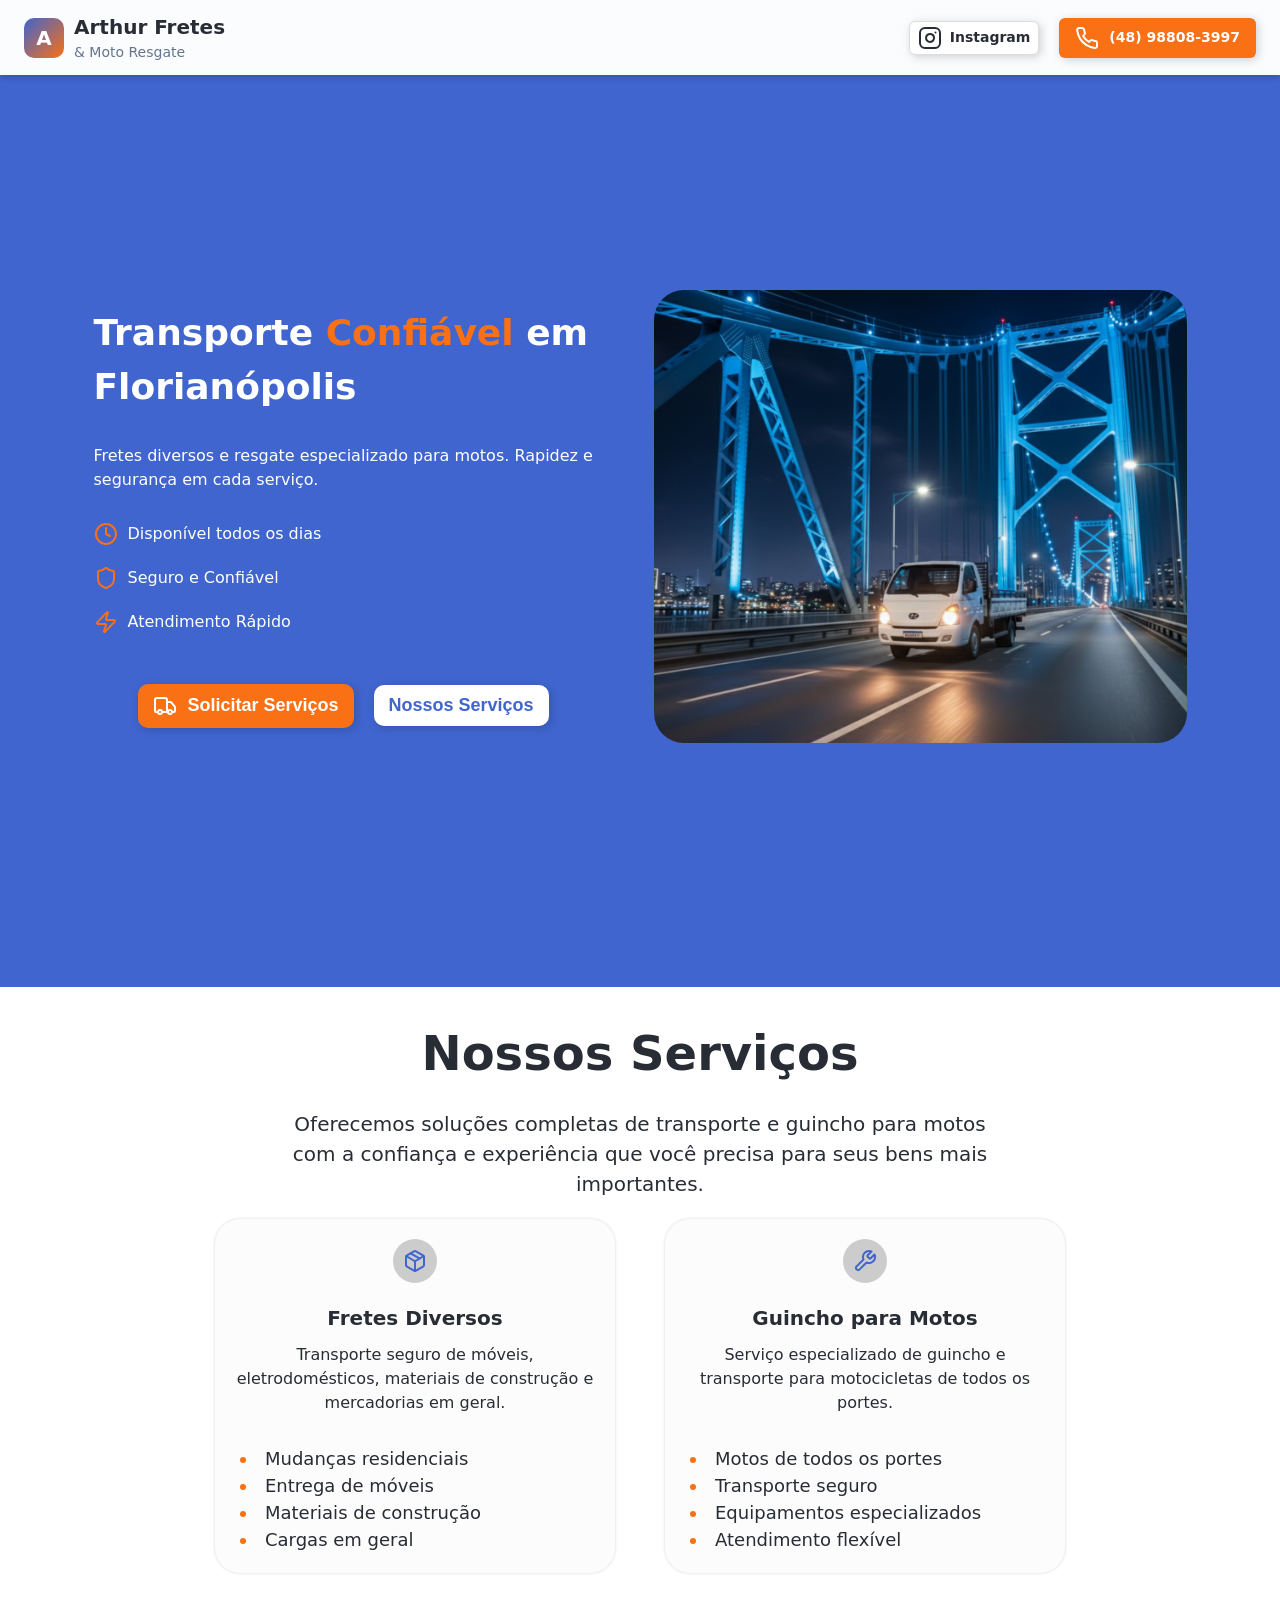
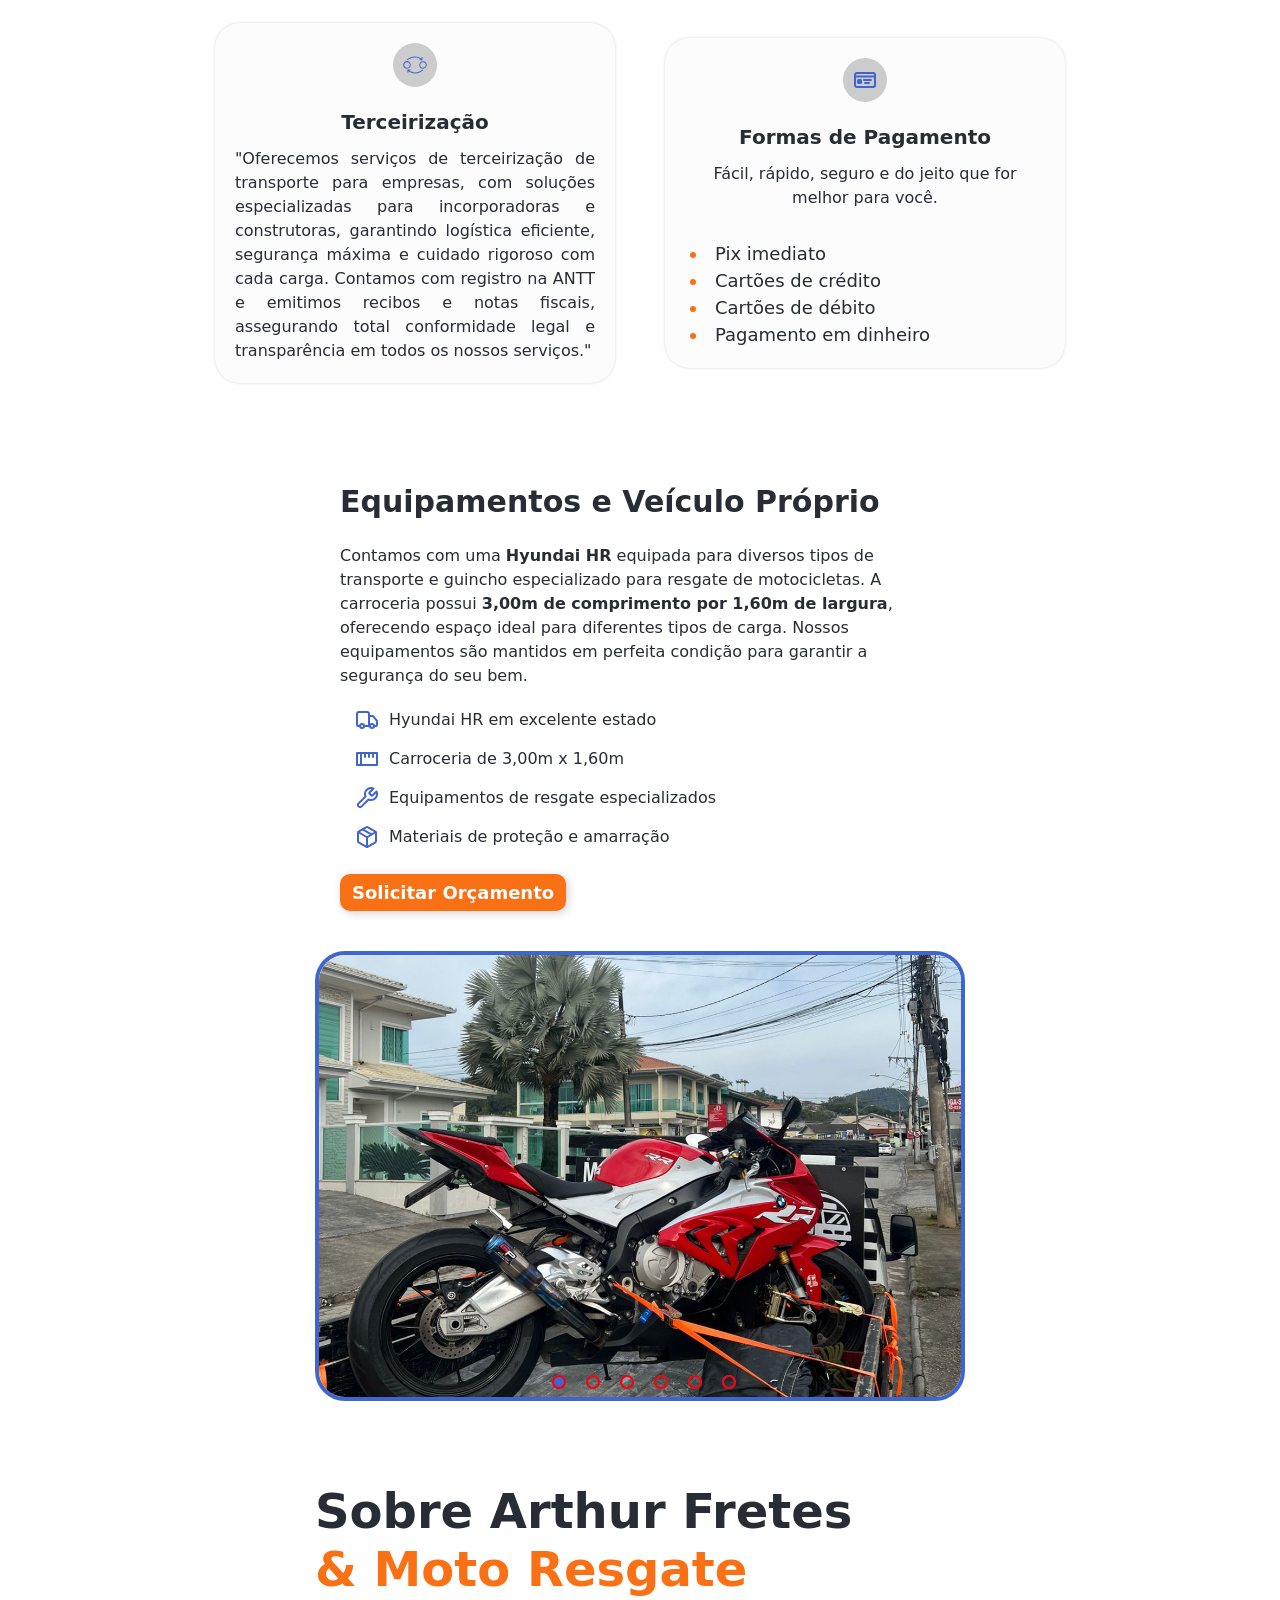
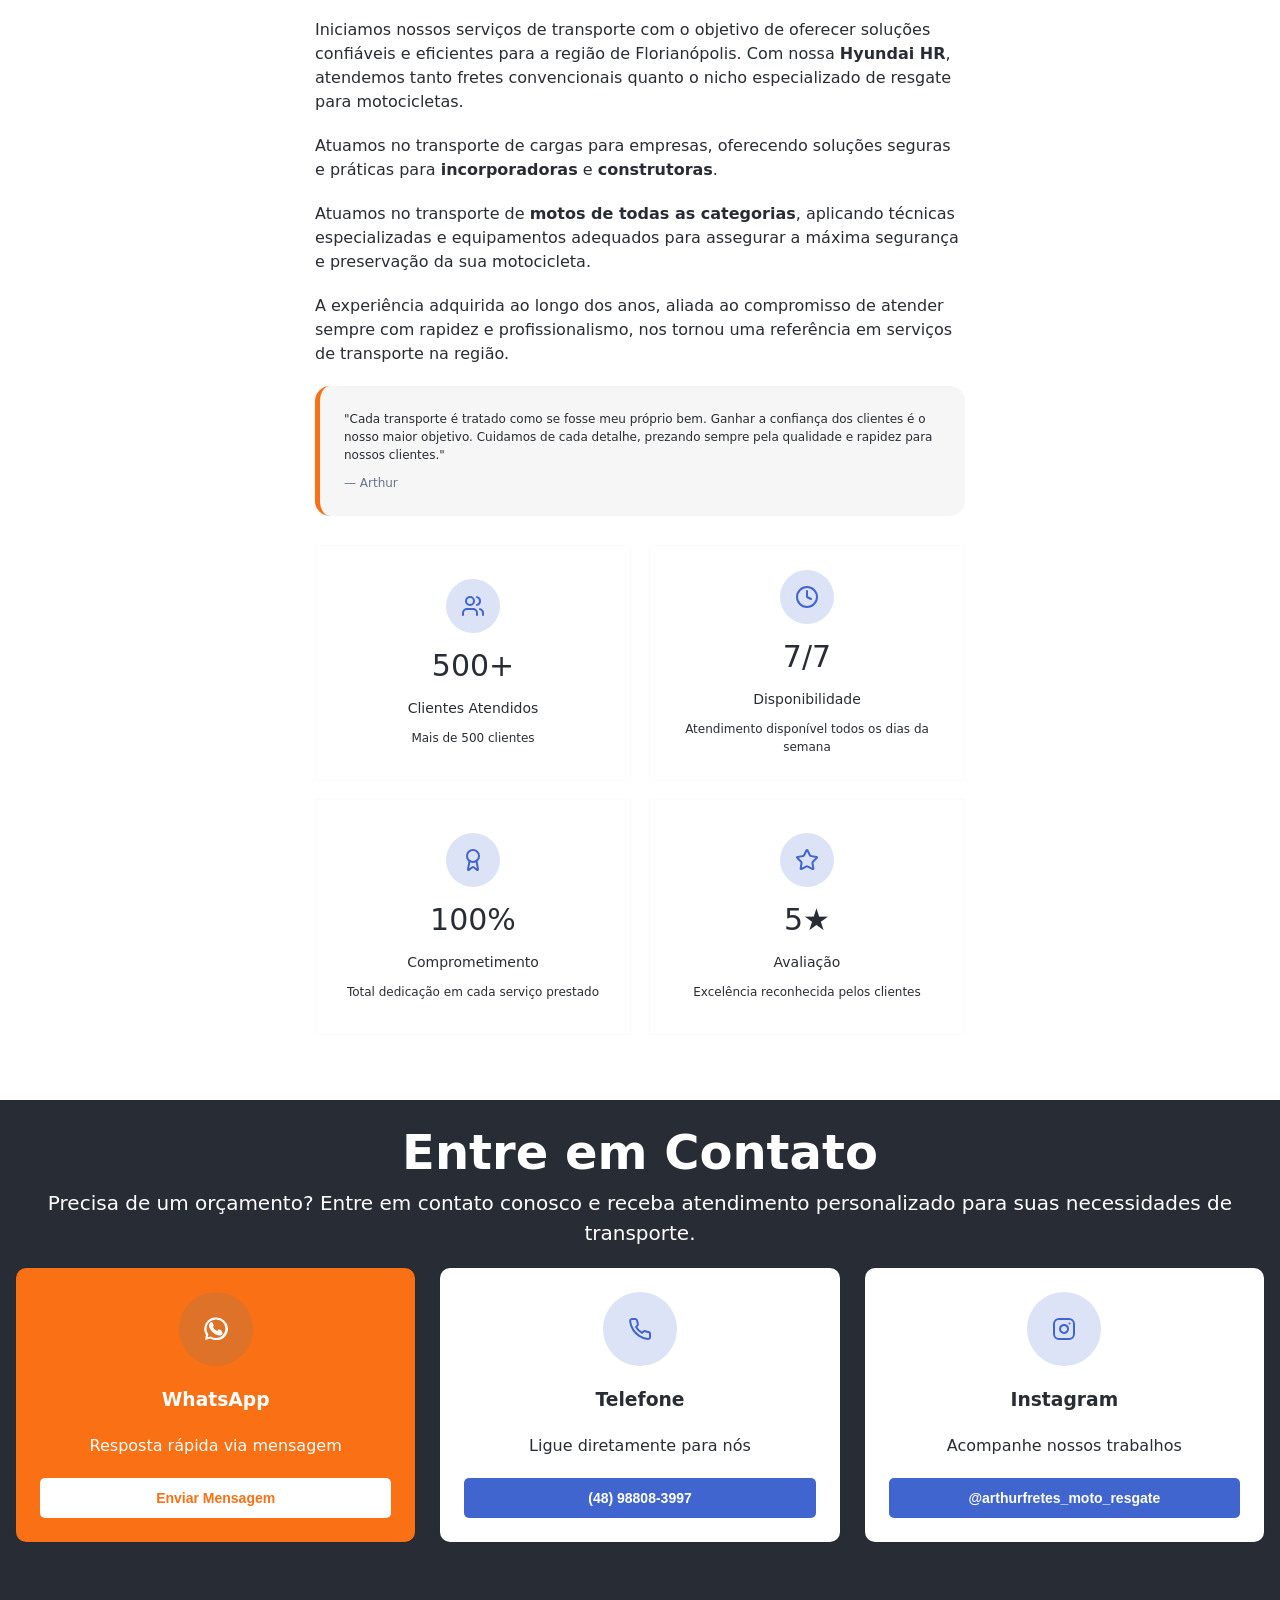
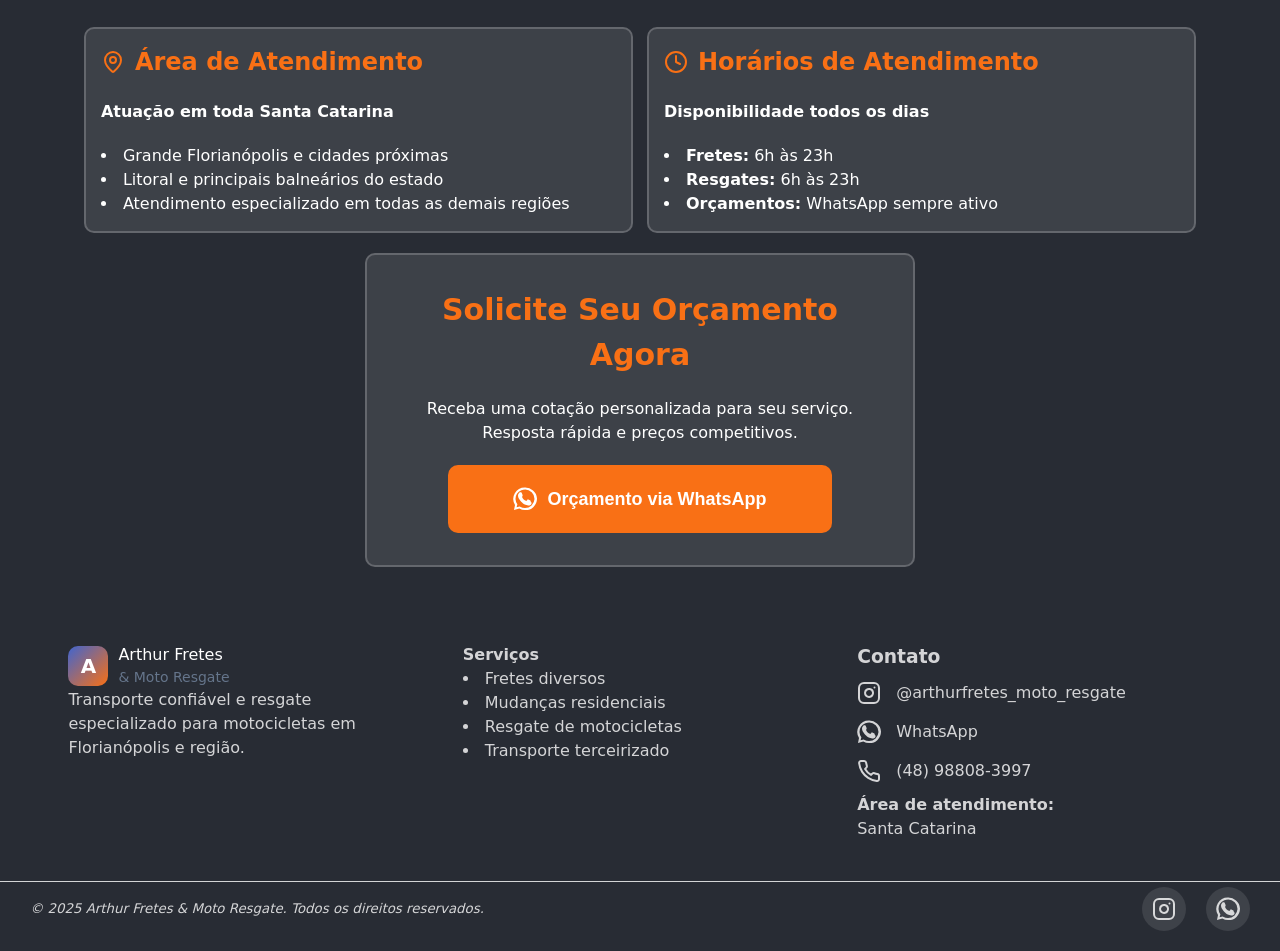
==== index.html @ f347add5 "Initial commit" ====
<!DOCTYPE html>
<html lang="pt-br">
<head>
    <meta charset="UTF-8">
    <meta name="viewport" content="width=device-width, initial-scale=1.0">
    <title>Arthur Fretes & Moto Resgate</title>
    <link rel="shortcut icon" href="img/logo-aba/svgviewer-png-output.png" type="image/x-icon">
    <link rel="stylesheet" href="style.css">
</head>
<body>

    <header id="menu">
        <div id="logo-txt">
            <div id="logo">A</div>
            <div id="txt">
                <div id="Name-principal">Arthur Fretes</div>
                <div id="Name-complemento">& Moto Resgate</div>
            </div>
        </div>
        <nav id="Alinhar-elementos-header-direito">
            <a id="a-button-instagram-header" href="https://www.instagram.com/arthurfretes_moto_resgate/" target="_blank" rel="Link Para Instagram da Arthur Fretes & Moto Resgate">
                <svg class="lucide lucide-instagram w-4 h-4 mr-2" fill="none" height="24" stroke="currentColor" stroke-linecap="round" stroke-linejoin="round" stroke-width="2" viewBox="0 0 24 24" width="24" xmlns="http://www.w3.org/2000/svg"><rect height="20" rx="5" ry="5" width="20" x="2" y="2"></rect><path d="M16 11.37A4 4 0 1 1 12.63 8 4 4 0 0 1 16 11.37z"></path><line x1="17.5" x2="17.51" y1="6.5" y2="6.5"></line></svg>
                <span>Instagram</span>
            </a>

            <a id="a-button-telefone-header" href="tel:+5548988083997" rel="Número para contato com Arthur Frestes & Moto Resgate 24h">
                <svg class="lucide lucide-phone w-4 h-4" fill="none" height="24" stroke="currentColor" stroke-linecap="round" stroke-linejoin="round" stroke-width="2" viewBox="0 0 24 24" width="24" xmlns="http://www.w3.org/2000/svg"><path d="M22 16.92v3a2 2 0 0 1-2.18 2 19.79 19.79 0 0 1-8.63-3.07 19.5 19.5 0 0 1-6-6 19.79 19.79 0 0 1-3.07-8.67A2 2 0 0 1 4.11 2h3a2 2 0 0 1 2 1.72 12.84 12.84 0 0 0 .7 2.81 2 2 0 0 1-.45 2.11L8.09 9.91a16 16 0 0 0 6 6l1.27-1.27a2 2 0 0 1 2.11-.45 12.84 12.84 0 0 0 2.81.7A2 2 0 0 1 22 16.92z"></path></svg>
                <span id="span-01-header">(48) 98808-3997</span><span id="span-02-header">Ligar</span>
            </a>
        </nav>
    </header>
    
    <main>
        <div id="pg1">
            <div id="alinhamento-1400px-conteudo-pg1">
                <div id="lado-esquerdo-pg1">
                    <h1 id="h1-01-pg1">Transporte <span id="span-01-pg1">Confiável</span> em Florianópolis</h1>
                    <p id="p-01-pg1">Fretes diversos e resgate especializado para motos. Rapidez e segurança em cada serviço.</p>
                    <section id="section-01-pg1">
                        <div id="div-01-pg1">
                            <svg class="svgs-pg1" xmlns="http://www.w3.org/2000/svg" width="24" height="24" viewBox="0 0 24 24" fill="none" stroke="currentColor" stroke-width="2" stroke-linecap="round" stroke-linejoin="round" class="lucide lucide-clock w-6 h-6 text-logistics-orange" data-lov-id="src/components/Hero.tsx:33:16" data-lov-name="Clock" data-component-path="src/components/Hero.tsx" data-component-line="33" data-component-file="Hero.tsx" data-component-name="Clock" data-component-content="%7B%22className%22%3A%22w-6%20h-6%20text-logistics-orange%22%7D"><circle cx="12" cy="12" r="10"></circle><polyline points="12 6 12 12 16 14"></polyline></svg>
                            <p>Disponível todos os dias</p>
                        </div>
                        <div id="div-02-pg1">
                            <svg class="svgs-pg1" xmlns="http://www.w3.org/2000/svg" width="24" height="24" viewBox="0 0 24 24" fill="none" stroke="currentColor" stroke-width="2" stroke-linecap="round" stroke-linejoin="round" class="lucide lucide-shield w-6 h-6 text-logistics-orange" data-lov-id="src/components/Hero.tsx:37:16" data-lov-name="Shield" data-component-path="src/components/Hero.tsx" data-component-line="37" data-component-file="Hero.tsx" data-component-name="Shield" data-component-content="%7B%22className%22%3A%22w-6%20h-6%20text-logistics-orange%22%7D"><path d="M20 13c0 5-3.5 7.5-7.66 8.95a1 1 0 0 1-.67-.01C7.5 20.5 4 18 4 13V6a1 1 0 0 1 1-1c2 0 4.5-1.2 6.24-2.72a1.17 1.17 0 0 1 1.52 0C14.51 3.81 17 5 19 5a1 1 0 0 1 1 1z"></path></svg>
                            <p>Seguro e Confiável</p>
                        </div>
                        <div id="div-03-pg1">
                            <svg class="svgs-pg1" xmlns="http://www.w3.org/2000/svg" width="24" height="24" viewBox="0 0 24 24" fill="none" stroke="currentColor" stroke-width="2" stroke-linecap="round" stroke-linejoin="round" class="lucide lucide-zap w-6 h-6 text-logistics-orange" data-lov-id="src/components/Hero.tsx:41:16" data-lov-name="Zap" data-component-path="src/components/Hero.tsx" data-component-line="41" data-component-file="Hero.tsx" data-component-name="Zap" data-component-content="%7B%22className%22%3A%22w-6%20h-6%20text-logistics-orange%22%7D"><path d="M4 14a1 1 0 0 1-.78-1.63l9.9-10.2a.5.5 0 0 1 .86.46l-1.92 6.02A1 1 0 0 0 13 10h7a1 1 0 0 1 .78 1.63l-9.9 10.2a.5.5 0 0 1-.86-.46l1.92-6.02A1 1 0 0 0 11 14z"></path></svg>
                            <p>Atendimento Rápido</p>
                        </div>
                    </section>
                    <div id="buttons-pg1">
                        <a class="a-pg1" href="https://api.whatsapp.com/send?phone=5548988083997&text=Ol%C3%A1%2C+gostaria+de+mais+informa%C3%A7%C3%B5es+sobre+os+servi%C3%A7os." target="_blank" rel="noopener noreferrer"><button id="button-telefone-pg1"><svg xmlns="http://www.w3.org/2000/svg" width="24" height="24" viewBox="0 0 24 24" fill="none" stroke="currentColor" stroke-width="2" stroke-linecap="round" stroke-linejoin="round" class="lucide lucide-truck w-5 h-5 mr-2" data-lov-id="src/components/Hero.tsx:52:16" data-lov-name="Truck" data-component-path="src/components/Hero.tsx" data-component-line="52" data-component-file="Hero.tsx" data-component-name="Truck" data-component-content="%7B%22className%22%3A%22w-5%20h-5%20mr-2%22%7D"><path d="M14 18V6a2 2 0 0 0-2-2H4a2 2 0 0 0-2 2v11a1 1 0 0 0 1 1h2"></path><path d="M15 18H9"></path><path d="M19 18h2a1 1 0 0 0 1-1v-3.65a1 1 0 0 0-.22-.624l-3.48-4.35A1 1 0 0 0 17.52 8H14"></path><circle cx="17" cy="18" r="2"></circle><circle cx="7" cy="18" r="2"></circle></svg>Solicitar Serviços</button></a>

                        <a class="a-pg1" href="#pg2"><button id="button-servicos-pg1">Nossos Serviços</button></a>
                    </div>
                </div>
                <img id="img-01-pg1" src="img/assets/Hyundai HR-02.png"  alt="Hyundai HR para fretes e transporte como moto resgate ou guincho">
            </div>
        </div>

        <div id="pg2">
            <div id="alinhamento-1400px-conteudo-pg2">
                <h2 id="h2-pg2">Nossos Serviços</h2>
                <p id="p-pg2">Oferecemos soluções completas de transporte e guincho para motos com a confiança e experiência que você precisa para seus bens mais importantes.</p>
                <div id="leyout-serviços">
                    <div>
                        <div class="modelo-leyout-servilços">
                            <div class="alinha-svgs-pg2"><div class="circolo-das-svgs-pg2"><svg xmlns="http://www.w3.org/2000/svg" width="24" height="24" viewBox="0 0 24 24" fill="none" stroke="currentColor" stroke-width="2" stroke-linecap="round" stroke-linejoin="round" class="lucide lucide-package w-8 h-8" data-lov-id="src/components/Services.tsx:14:12" data-lov-name="Package" data-component-path="src/components/Services.tsx" data-component-line="14" data-component-file="Services.tsx" data-component-name="Package" data-component-content="%7B%22className%22%3A%22w-8%20h-8%22%7D"><path d="M11 21.73a2 2 0 0 0 2 0l7-4A2 2 0 0 0 21 16V8a2 2 0 0 0-1-1.73l-7-4a2 2 0 0 0-2 0l-7 4A2 2 0 0 0 3 8v8a2 2 0 0 0 1 1.73z"></path><path d="M12 22V12"></path><path d="m3.3 7 7.703 4.734a2 2 0 0 0 1.994 0L20.7 7"></path><path d="m7.5 4.27 9 5.15"></path></svg></div></div>
                            <div class="leyout-serviços-template-txt">
                                <h3>Fretes Diversos</h3>
                                <p>Transporte seguro de móveis, eletrodomésticos, materiais de construção e mercadorias em geral.</p>
                            </div>
                            <ul class="ul-pg2">
                                <li>Mudanças residenciais</li>
                                <li>Entrega de móveis</li>
                                <li>Materiais de construção</li>
                                <li>Cargas em geral</li>
                            </ul>
                        </div>
                        <div class="modelo-leyout-servilços">
                            <div class="alinha-svgs-pg2"><div class="circolo-das-svgs-pg2"><svg xmlns="http://www.w3.org/2000/svg" width="24" height="24" viewBox="0 0 24 24" fill="none" stroke="currentColor" stroke-width="2" stroke-linecap="round" stroke-linejoin="round" class="lucide lucide-wrench w-8 h-8" data-lov-id="src/components/Services.tsx:20:12" data-lov-name="Wrench" data-component-path="src/components/Services.tsx" data-component-line="20" data-component-file="Services.tsx" data-component-name="Wrench" data-component-content="%7B%22className%22%3A%22w-8%20h-8%22%7D"><path d="M14.7 6.3a1 1 0 0 0 0 1.4l1.6 1.6a1 1 0 0 0 1.4 0l3.77-3.77a6 6 0 0 1-7.94 7.94l-6.91 6.91a2.12 2.12 0 0 1-3-3l6.91-6.91a6 6 0 0 1 7.94-7.94l-3.76 3.76z"></path></svg></div></div>
                            <div class="leyout-serviços-template-txt">
                                <h3>Guincho para Motos</h3>
                                <p>Serviço especializado de guincho e transporte para motocicletas de todos os portes.</p>
                            </div>
                            <ul class="ul-pg2">
                                <li>Motos de todos os portes</li>
                                <li>Transporte seguro</li>
                                <li>Equipamentos especializados</li>
                                <li>Atendimento flexível</li>
                            </ul>
                        </div>
                    </div>
                    <div>
                        <div id="div-templeat-folder-pg2" class="modelo-leyout-servilços">
                            <div class="alinha-svgs-pg2">
                                <div class="circolo-das-svgs-pg2"><svg fill="currentColor" width="24px" height="24px" viewBox="0 0 1024 1024" xmlns="http://www.w3.org/2000/svg"><path d="M814.933 712.533c-85.333 72.533-192 115.2-302.933 115.2-93.867 0-179.2-25.6-256-76.8h42.667c12.8 0 21.333-8.533 21.333-21.333s-8.533-21.333-21.333-21.333h-89.6c-12.8 0-21.333 8.533-21.333 21.333v89.6c0 12.8 8.533 21.333 21.333 21.333S230.4 832 230.4 819.2v-38.4c85.333 59.733 179.2 89.6 285.867 89.6 119.467 0 238.933-42.667 328.533-123.733 8.533-8.533 8.533-21.333 0-29.867s-21.333-12.8-29.867-4.267zm187.734-268.8c-17.067-38.4-46.933-68.267-81.067-81.067-64-25.6-132.267-12.8-179.2 34.133s-59.733 115.2-34.133 179.2c17.067 38.4 46.933 68.267 81.067 81.067 21.333 8.533 42.667 12.8 64 12.8 42.667 0 85.333-17.067 115.2-46.933 42.667-46.933 59.733-115.2 34.133-179.2zM934.4 593.067c-34.133 34.133-85.333 42.667-132.267 25.6-25.6-12.8-46.933-34.133-59.733-59.733-17.067-46.933-8.533-98.133 25.6-132.267 21.333-21.333 51.2-34.133 85.333-34.133 17.067 0 34.133 4.267 51.2 8.533 25.6 12.8 46.933 34.133 59.733 59.733 17.067 46.933 8.533 98.133-29.867 132.267zM320 443.733c-17.067-38.4-46.933-68.267-85.333-85.333-64-25.6-132.267-8.533-179.2 38.4S-4.266 512 21.334 576c17.067 38.4 46.933 68.267 81.067 81.067 21.333 8.533 42.667 12.8 64 12.8 42.667 0 81.067-17.067 115.2-46.933 51.2-46.933 64-115.2 38.4-179.2zM119.467 618.667c-25.6-12.8-46.933-34.133-59.733-59.733-17.067-46.933-8.533-98.133 25.6-132.267 21.333-21.333 51.2-34.133 85.333-34.133 17.067 0 34.133 4.267 51.2 8.533 25.6 12.8 46.933 34.133 59.733 59.733 17.067 46.933 8.533 98.133-25.6 132.267s-85.333 42.667-136.533 25.6zM187.733 307.2c4.267 0 8.533 0 12.8-4.267 85.333-72.533 192-115.2 302.933-115.2 93.867 0 179.2 25.6 256 76.8h-38.4c-12.8 0-21.333 8.533-21.333 21.333s8.533 21.333 21.333 21.333h89.6c12.8 0 21.333-8.533 21.333-21.333v-89.6c0-12.8-8.533-21.333-21.333-21.333s-21.333 8.533-21.333 21.333v38.4c-85.333-59.733-179.2-89.6-285.867-89.6-119.467 0-238.933 42.667-328.533 123.733-8.533 8.533-8.533 21.333 0 29.867 4.267 8.533 8.533 8.533 12.8 8.533z"/></svg></div>
                            </div>
                            <div class="leyout-serviços-template-txt">
                                <h3>Terceirização</h3>
                                <p>"Oferecemos serviços de terceirização de transporte para empresas, com soluções especializadas para incorporadoras e construtoras, garantindo logística eficiente, segurança máxima e cuidado rigoroso com cada carga. Contamos com registro na ANTT e emitimos recibos e notas fiscais, assegurando total conformidade legal e transparência em todos os nossos serviços."</p>
                            </div>
                        </div>
                        <div class="modelo-leyout-servilços">
                            <div class="alinha-svgs-pg2">
                                <div class="circolo-das-svgs-pg2">
                                    <svg xmlns="http://www.w3.org/2000/svg" width="24" height="24"
                                        viewBox="0 0 24 24" fill="none" stroke="currentColor"
                                        stroke-width="2" stroke-linecap="round" stroke-linejoin="round"
                                        class="lucide lucide-credit-card-detailed w-8 h-8">
                                        <rect x="2" y="5" width="20" height="14" rx="2"></rect>
                                        <line x1="2" y1="8.5" x2="22" y2="8.5"></line>
                                        <rect x="5" y="12" width="3" height="3" rx="0.5"></rect>
                                        <line x1="7" y1="12" x2="6" y2="15"></line>
                                        <line x1="11" y1="12" x2="18" y2="12"></line>
                                        <line x1="12" y1="15" x2="16" y2="15"></line>
                                    </svg>
                                </div>
                            </div>
                            <div class="leyout-serviços-template-txt">
                                <h3>Formas de Pagamento</h3>
                                <p>Fácil, rápido, seguro e do jeito que for melhor para você.</p>
                            </div>
                            <ul class="ul-pg2">
                                <li>Pix imediato</li>
                                <li>Cartões de crédito</li>
                                <li>Cartões de débito</li>
                                <li>Pagamento em dinheiro</li>
                            </ul>
                        </div>
                    </div>
                </div>
            </div>
        </div>

        <div id="pg3">
            <div id="alinhamento-1400px-conteudo-pg3">
                <section id="section-pg3">
                    <h3 id="h3-01-pg3">Equipamentos e Veículo Próprio</h3>
                    <p id="p-01-pg3">Contamos com uma <strong>Hyundai HR</strong> equipada para diversos tipos de transporte e guincho especializado para resgate de motocicletas. A carroceria possui <strong>3,00m de comprimento por 1,60m de largura</strong>, oferecendo espaço ideal para diferentes tipos de carga. Nossos equipamentos são mantidos em perfeita condição para garantir a segurança do seu bem.</p>
                    <ul id="ul-01-pg3">
                        <li>
                            <svg class="svgs-pg3" xmlns="http://www.w3.org/2000/svg" width="24" height="24" viewBox="0 0 24 24" fill="none" stroke="currentColor" stroke-width="2" stroke-linecap="round" stroke-linejoin="round" class="lucide lucide-truck w-5 h-5 text-logistics-blue mr-3" data-lov-id="src/components/Services.tsx:84:16" data-lov-name="Truck" data-component-path="src/components/Services.tsx" data-component-line="84" data-component-file="Services.tsx" data-component-name="Truck" data-component-content="%7B%22className%22%3A%22w-5%20h-5%20text-logistics-blue%20mr-3%22%7D"><path d="M14 18V6a2 2 0 0 0-2-2H4a2 2 0 0 0-2 2v11a1 1 0 0 0 1 1h2"></path><path d="M15 18H9"></path><path d="M19 18h2a1 1 0 0 0 1-1v-3.65a1 1 0 0 0-.22-.624l-3.48-4.35A1 1 0 0 0 17.52 8H14"></path><circle cx="17" cy="18" r="2"></circle><circle cx="7" cy="18" r="2"></circle></svg>
                            Hyundai HR em excelente estado
                        </li>
                        <li>
                            <svg class="svgs-pg3" xmlns="http://www.w3.org/2000/svg" width="24" height="24" viewBox="0 0 24 24" fill="none" stroke="currentColor" stroke-width="2" stroke-linecap="round" stroke-linejoin="round"><path d="M2 6h20v12H2z"></path><path d="M6 6v12"></path><path d="M10 6v4"></path><path d="M14 6v4"></path><path d="M18 6v4"></path>
                            </svg>
                            Carroceria de 3,00m x 1,60m
                        </li>
                        <li>
                            <svg class="svgs-pg3" xmlns="http://www.w3.org/2000/svg" width="24" height="24" viewBox="0 0 24 24" fill="none" stroke="currentColor" stroke-width="2" stroke-linecap="round" stroke-linejoin="round" class="lucide lucide-wrench w-5 h-5 text-logistics-blue mr-3" data-lov-id="src/components/Services.tsx:88:16" data-lov-name="Wrench" data-component-path="src/components/Services.tsx" data-component-line="88" data-component-file="Services.tsx" data-component-name="Wrench" data-component-content="%7B%22className%22%3A%22w-5%20h-5%20text-logistics-blue%20mr-3%22%7D"><path d="M14.7 6.3a1 1 0 0 0 0 1.4l1.6 1.6a1 1 0 0 0 1.4 0l3.77-3.77a6 6 0 0 1-7.94 7.94l-6.91 6.91a2.12 2.12 0 0 1-3-3l6.91-6.91a6 6 0 0 1 7.94-7.94l-3.76 3.76z"></path></svg>
                            Equipamentos de resgate especializados
                        </li>
                        <li>
                            <svg class="svgs-pg3" xmlns="http://www.w3.org/2000/svg" width="24" height="24" viewBox="0 0 24 24" fill="none" stroke="currentColor" stroke-width="2" stroke-linecap="round" stroke-linejoin="round" class="lucide lucide-package w-5 h-5 text-logistics-blue mr-3" data-lov-id="src/components/Services.tsx:92:16" data-lov-name="Package" data-component-path="src/components/Services.tsx" data-component-line="92" data-component-file="Services.tsx" data-component-name="Package" data-component-content="%7B%22className%22%3A%22w-5%20h-5%20text-logistics-blue%20mr-3%22%7D"><path d="M11 21.73a2 2 0 0 0 2 0l7-4A2 2 0 0 0 21 16V8a2 2 0 0 0-1-1.73l-7-4a2 2 0 0 0-2 0l-7 4A2 2 0 0 0 3 8v8a2 2 0 0 0 1 1.73z"></path><path d="M12 22V12"></path><path d="m3.3 7 7.703 4.734a2 2 0 0 0 1.994 0L20.7 7"></path><path d="m7.5 4.27 9 5.15"></path></svg>
                            Materiais de proteção e amarração
                        </li>
                    </ul>
                    <a href="https://api.whatsapp.com/send?phone=5548988083997&text=Ol%C3%A1%2C+gostaria+de+mais+informa%C3%A7%C3%B5es+sobre+os+servi%C3%A7os." target="_blank" rel="noopener noreferrer"><button id="button-pg3" >Solicitar Orçamento</button></a>
                </section>
                <!--
                <div id="div-posicion-imgs-pg3">
                    <div id="leyout-imgs-pg3">
                        <img src="*img/assets/moto-02-teste.jpeg" alt="Caixotes transportados">
                        <div id="div-posicion-imgs-02-pg3">
                            <img src="*img/assets/" alt="Caminhão HR">
                            <div id="repete-config-imgs-pg3">
                                <img src="*img/assets/equipamento-hr.jpg" alt="Equipamentos">
                                <img src="*img/assets/fretes-hr.jpeg" alt="Fretes diversos">
                            </div>
                        </div>
                    </div>
                </div>
                -->
                <div class="carrousel">
                    <div class="slides">
                        <!--Rádio Buttons-->
                        <input type="radio" name="radio-btn" id="radio1">
                        <input type="radio" name="radio-btn" id="radio2">
                        <input type="radio" name="radio-btn" id="radio3">
                        <input type="radio" name="radio-btn" id="radio4">
                        <input type="radio" name="radio-btn" id="radio5">
                        <input type="radio" name="radio-btn" id="radio6">
                        <!-- FIM Rádio Buttons-->

                        <!--Slide images-->
                        <div class="slide first"><img src="img/assets/carrousel/img-01.jpeg" alt=""></div>
                        <div class="slide"><img src="img/assets/carrousel/img-02.jpeg" alt=""></div>
                        <div class="slide"><img src="img/assets/TESTANDO-CARROSEL-3.png" alt=""></div>
                        <div class="slide"><img src="img/assets/TESTANDO-CARROSEL-4.png" alt=""></div>
                        <div class="slide"><img src="img/assets/TESTANDO-CARROSEL-4.png" alt=""></div>
                        <div class="slide"><img src="img/assets/TESTANDO-CARROSEL-4.png" alt=""></div>

                        <!--Navigation auto-->
                        <div class="navigation-auto">
                            <div class="auto-btn1"></div> 
                            <div class="auto-btn2"></div>
                            <div class="auto-btn3"></div>
                            <div class="auto-btn4"></div>
                            <div class="auto-btn5"></div>
                            <div class="auto-btn6"></div>
                        </div>
                    </div>
                    <div class="manual-navigation">
                        <label for="radio1" class="manual-btn"></label>
                        <label for="radio2" class="manual-btn"></label>
                        <label for="radio3" class="manual-btn"></label>
                        <label for="radio4" class="manual-btn"></label>
                        <label for="radio5" class="manual-btn"></label>
                        <label for="radio6" class="manual-btn"></label>
                    </div>
                </div>
            </div>
        </div>

        <div id="pg4">
            <div id="alinhamento-1400px-conteudo-pg4">
                <div id="lado-esquerdo-pg4">
                    <h2 id="h2-01-pg4">Sobre Arthur Fretes <br> <span>& Moto Resgate</span></h2>
                    <p>Iniciamos nossos serviços de transporte com o objetivo de oferecer soluções confiáveis e eficientes para a região de Florianópolis. Com nossa <strong>Hyundai HR</strong>, atendemos tanto fretes convencionais quanto o nicho especializado de resgate para motocicletas.</p>

                    <p>Atuamos no transporte de cargas para empresas, oferecendo soluções seguras e práticas para <strong>incorporadoras</strong> e <strong>construtoras</strong>.</p>
                                
                    <p>Atuamos no transporte de <strong>motos de todas as categorias</strong>, aplicando técnicas especializadas e equipamentos adequados para assegurar a máxima segurança e preservação da sua motocicleta.</p>
                                
                    <p>A experiência adquirida ao longo dos anos, aliada ao compromisso de atender sempre com rapidez e profissionalismo, nos tornou uma referência em serviços de transporte na região.</p>
                    
                    <div id="div-comentario-pg4">
                        <p>"Cada transporte é tratado como se fosse meu próprio bem. Ganhar a confiança dos clientes é o nosso maior objetivo. Cuidamos de cada detalhe, prezando sempre pela qualidade e rapidez para nossos clientes."</p>
                        <p id="p-name-pg4">— Arthur</p>
                    </div>
                </div>
                <div  id="lado-direito-pg4">
                    <section>
                        <div class="div-01-pg4">
                            <svg xmlns="http://www.w3.org/2000/svg" width="24" height="24" viewBox="0 0 24 24" fill="none" stroke="currentColor" stroke-width="2" stroke-linecap="round" stroke-linejoin="round" class="lucide lucide-users w-8 h-8" data-lov-id="src/components/About.tsx:7:12" data-lov-name="Users" data-component-path="src/components/About.tsx" data-component-line="7" data-component-file="About.tsx" data-component-name="Users" data-component-content="%7B%22className%22%3A%22w-8%20h-8%22%7D"><path d="M16 21v-2a4 4 0 0 0-4-4H6a4 4 0 0 0-4 4v2"></path><circle cx="9" cy="7" r="4"></circle><path d="M22 21v-2a4 4 0 0 0-3-3.87"></path><path d="M16 3.13a4 4 0 0 1 0 7.75"></path></svg>
                        </div>
                        <p class="p-01-pg4">500+</p>
                        <p class="p-02-pg4">Clientes Atendidos</p>
                        <p class="p-03-pg4">Mais de 500 clientes</p>
                    </section>
                    <section>
                        <div class="div-01-pg4">
                            <svg xmlns="http://www.w3.org/2000/svg" width="24" height="24" viewBox="0 0 24 24" fill="none" stroke="currentColor" stroke-width="2" stroke-linecap="round" stroke-linejoin="round" class="lucide lucide-clock w-8 h-8" data-lov-id="src/components/About.tsx:13:12" data-lov-name="Clock" data-component-path="src/components/About.tsx" data-component-line="13" data-component-file="About.tsx" data-component-name="Clock" data-component-content="%7B%22className%22%3A%22w-8%20h-8%22%7D"><circle cx="12" cy="12" r="10"></circle><polyline points="12 6 12 12 16 14"></polyline></svg>
                        </div>
                        <p class="p-01-pg4">7/7</p>
                        <p class="p-02-pg4">Disponibilidade</p>
                        <p class="p-03-pg4">Atendimento disponível todos os dias da semana</p>
                    </section>

                    <section>
                        <div class="div-01-pg4">
                            <svg xmlns="http://www.w3.org/2000/svg" width="24" height="24" viewBox="0 0 24 24" fill="none" stroke="currentColor" stroke-width="2" stroke-linecap="round" stroke-linejoin="round" class="lucide lucide-award w-8 h-8" data-lov-id="src/components/About.tsx:19:12" data-lov-name="Award" data-component-path="src/components/About.tsx" data-component-line="19" data-component-file="About.tsx" data-component-name="Award" data-component-content="%7B%22className%22%3A%22w-8%20h-8%22%7D"><path d="m15.477 12.89 1.515 8.526a.5.5 0 0 1-.81.47l-3.58-2.687a1 1 0 0 0-1.197 0l-3.586 2.686a.5.5 0 0 1-.81-.469l1.514-8.526"></path><circle cx="12" cy="8" r="6"></circle></svg>
                        </div>
                        <p class="p-01-pg4">100%</p>
                        <p class="p-02-pg4">Comprometimento</p>
                        <p class="p-03-pg4">Total dedicação em cada serviço prestado</p>
                    </section>
                    <section>
                        <div class="div-01-pg4">
                            <svg xmlns="http://www.w3.org/2000/svg" width="24" height="24" viewBox="0 0 24 24" fill="none" stroke="currentColor" stroke-width="2" stroke-linecap="round" stroke-linejoin="round" class="lucide lucide-star w-8 h-8" data-lov-id="src/components/About.tsx:25:12" data-lov-name="Star" data-component-path="src/components/About.tsx" data-component-line="25" data-component-file="About.tsx" data-component-name="Star" data-component-content="%7B%22className%22%3A%22w-8%20h-8%22%7D"><path d="M11.525 2.295a.53.53 0 0 1 .95 0l2.31 4.679a2.123 2.123 0 0 0 1.595 1.16l5.166.756a.53.53 0 0 1 .294.904l-3.736 3.638a2.123 2.123 0 0 0-.611 1.878l.882 5.14a.53.53 0 0 1-.771.56l-4.618-2.428a2.122 2.122 0 0 0-1.973 0L6.396 21.01a.53.53 0 0 1-.77-.56l.881-5.139a2.122 2.122 0 0 0-.611-1.879L2.16 9.795a.53.53 0 0 1 .294-.906l5.165-.755a2.122 2.122 0 0 0 1.597-1.16z"></path></svg>
                        </div>
                        <p class="p-01-pg4">5★</p>
                        <p class="p-02-pg4">Avaliação</p>
                        <p class="p-03-pg4">Excelência reconhecida pelos clientes</p>
                    </section>
                </div>
            </div>
        </div>

        <div id="pg5">
            <div  id="alinhamento-1400px-conteudo-pg5">
                <div id="div-01-pg5">
                    <h2>Entre em Contato</h2>
                    <p>Precisa de um orçamento? Entre em contato conosco e receba atendimento personalizado para suas necessidades de transporte.</p>
                </div>
                <div id="div-alinhamento-dos-buttons-pg5">
                    <div id="div-templeat-wattsapp-alaranjado-pg5" class="div-templeats-pg5">
                        <div id="circulo-wattsapp-alaranjado-pg5" class="circulo-pg5" >
                            <svg xmlns="http://www.w3.org/2000/svg" width="24" height="24" viewBox="0 0 24 24" fill="currentColor"><path d="M20 3.5A11.4 11.4 0 0 0 12 .5a11.5 11.5 0 0 0-10 17.5L1 23l5.3-1.4a11.5 11.5 0 0 0 5.7 1.5h.1a11.4 11.4 0 0 0 11.9-11.5 11.5 11.5 0 0 0-4-8.1ZM12 21a9.6 9.6 0 0 1-4.9-1.3l-.4-.2-3.1.8.8-3-.2-.4A9.4 9.4 0 0 1 2.5 12a9.5 9.5 0 0 1 16.2-6.7A9.2 9.2 0 0 1 21.5 12 9.5 9.5 0 0 1 12 21Zm5.4-7.6c-.3-.2-1.8-.9-2.1-1s-.5-.2-.7.2-.8 1-1 1.2-.4.2-.7 0a7.7 7.7 0 0 1-2.2-1.4 8.2 8.2 0 0 1-1.5-2.2c-.2-.4 0-.6.1-.8s.2-.5.3-.7 0-.5 0-.7c0-.2-.7-1.7-1-2.3s-.5-.5-.7-.5h-.6c-.2 0-.7.1-1 .5s-1.3 1.2-1.3 3 1.3 3.4 1.5 3.7 2.5 3.8 6 5.3a19.7 19.7 0 0 0 1.9.6c.8.2 1.5.2 2 .1.6-.1 1.8-.8 2-1.4s.3-1.3.2-1.4-.3-.2-.6-.3Z"/></svg>
                        </div>
                        <h3>WhatsApp</h3>
                        <p>Resposta rápida via mensagem</p>
                        <a href="https://api.whatsapp.com/send?phone=5548988083997&text=Ol%C3%A1%2C+gostaria+de+mais+informa%C3%A7%C3%B5es+sobre+os+servi%C3%A7os." target="_blank" rel="noopener noreferrer"><button id="button-watts-pg5" class="button-pg5">Enviar Mensagem</button></a>
                    </div>
                    <div class="div-templeats-pg5">
                        <div class="circulo-pg5">
                            <svg xmlns="http://www.w3.org/2000/svg" width="24" height="24" viewBox="0 0 24 24" fill="none" stroke="currentColor" stroke-width="2" stroke-linecap="round" stroke-linejoin="round" class="lucide lucide-phone w-6 h-6" data-lov-id="src/components/Contact.tsx:28:12" data-lov-name="Phone" data-component-path="src/components/Contact.tsx" data-component-line="28" data-component-file="Contact.tsx" data-component-name="Phone" data-component-content="%7B%22className%22%3A%22w-6%20h-6%22%7D"><path d="M22 16.92v3a2 2 0 0 1-2.18 2 19.79 19.79 0 0 1-8.63-3.07 19.5 19.5 0 0 1-6-6 19.79 19.79 0 0 1-3.07-8.67A2 2 0 0 1 4.11 2h3a2 2 0 0 1 2 1.72 12.84 12.84 0 0 0 .7 2.81 2 2 0 0 1-.45 2.11L8.09 9.91a16 16 0 0 0 6 6l1.27-1.27a2 2 0 0 1 2.11-.45 12.84 12.84 0 0 0 2.81.7A2 2 0 0 1 22 16.92z"></path></svg>
                        </div>
                        <h3>Telefone</h3>
                        <p>Ligue diretamente para nós</p>
                        <a href="tel:+5548988083997" rel="Número para contato com Arthur Frestes & Moto Resgate 24h"><button class="button-pg5">(48) 98808-3997</button></a>
                    </div>
                    <div class="div-templeats-pg5">
                        <div class="circulo-pg5">
                            <svg xmlns="http://www.w3.org/2000/svg" width="24" height="24" viewBox="0 0 24 24" fill="none" stroke="currentColor" stroke-width="2" stroke-linecap="round" stroke-linejoin="round" class="lucide lucide-instagram w-6 h-6" data-lov-id="src/components/Contact.tsx:36:12" data-lov-name="Instagram" data-component-path="src/components/Contact.tsx" data-component-line="36" data-component-file="Contact.tsx" data-component-name="Instagram" data-component-content="%7B%22className%22%3A%22w-6%20h-6%22%7D"><rect width="20" height="20" x="2" y="2" rx="5" ry="5"></rect><path d="M16 11.37A4 4 0 1 1 12.63 8 4 4 0 0 1 16 11.37z"></path><line x1="17.5" x2="17.51" y1="6.5" y2="6.5"></line></svg>
                        </div>
                        <h3>Instagram</h3>
                        <p>Acompanhe nossos trabalhos</p>
                        <a href="https://www.instagram.com/arthurfretes_moto_resgate/" target="_blank" rel="Link Para Instagram da Arthur Fretes & Moto Resgate"><button class="button-pg5">@arthurfretes_moto_resgate</button></a>
                    </div>
                </div>
                <div id="div-alinhamentos-dos-templeats-pg5">
                    <div id="div-agrupar-dois-templeats-pg5">
                        <div class="div-templeat-02-pg5">
                            <div class="div-h3-mais-icone-pg5">
                                <svg xmlns="http://www.w3.org/2000/svg" width="24" height="24" viewBox="0 0 24 24" fill="none" stroke="currentColor" stroke-width="2" stroke-linecap="round" stroke-linejoin="round" class="lucide lucide-map-pin w-5 h-5 mr-2" data-lov-id="src/components/Contact.tsx:104:16" data-lov-name="MapPin" data-component-path="src/components/Contact.tsx" data-component-line="104" data-component-file="Contact.tsx" data-component-name="MapPin" data-component-content="%7B%22className%22%3A%22w-5%20h-5%20mr-2%22%7D"><path d="M20 10c0 4.993-5.539 10.193-7.399 11.799a1 1 0 0 1-1.202 0C9.539 20.193 4 14.993 4 10a8 8 0 0 1 16 0"></path><circle cx="12" cy="10" r="3"></circle></svg>
                                <h3 class="h3-templaat-02-pg5">Área de Atendimento</h3>
                            </div>
                            <h4>Atuação em toda Santa Catarina</h4>
                            <ul>
                                <li>Grande Florianópolis e cidades próximas</li>
                                <li>Litoral e principais balneários do estado</li>
                                <li>Atendimento especializado em todas as demais regiões</li>
                            </ul>
                        </div>
                        <div class="div-templeat-02-pg5">
                            <div class="div-h3-mais-icone-pg5">
                                <svg xmlns="http://www.w3.org/2000/svg" width="24" height="24" viewBox="0 0 24 24" fill="none" stroke="currentColor" stroke-width="2" stroke-linecap="round" stroke-linejoin="round" class="lucide lucide-clock w-5 h-5 mr-2" data-lov-id="src/components/Contact.tsx:124:16" data-lov-name="Clock" data-component-path="src/components/Contact.tsx" data-component-line="124" data-component-file="Contact.tsx" data-component-name="Clock" data-component-content="%7B%22className%22%3A%22w-5%20h-5%20mr-2%22%7D"><circle cx="12" cy="12" r="10"></circle><polyline points="12 6 12 12 16 14"></polyline></svg>
                                <h3 class="h3-div-02-pg5">Horários de Atendimento</h3>
                            </div>
                            <h4>Disponibilidade todos os dias</h4>
                            <ul>
                                <li><strong>Fretes:</strong> 6h às 23h</li>
                                <li><strong>Resgates:</strong> 6h às 23h</li>
                                <li><strong>Orçamentos:</strong> WhatsApp sempre ativo</li>
                            </ul>
                        </div>
                    </div>
                    <div id="div-solicitacion-pg5" class="div-templeat-02-pg5">
                        <h3 >Solicite Seu Orçamento Agora</h3>
                        <p>Receba uma cotação personalizada para seu serviço. Resposta rápida e preços competitivos.</p>
                        <a href="https://api.whatsapp.com/send?phone=5548988083997&text=Ol%C3%A1%2C+gostaria+de+mais+informa%C3%A7%C3%B5es+sobre+os+servi%C3%A7os." target="_blank" rel="noopener noreferrer"><button id="button-watts-02-pg5"><svg xmlns="http://www.w3.org/2000/svg" width="24" height="24" viewBox="0 0 24 24" fill="currentColor"><path d="M20 3.5A11.4 11.4 0 0 0 12 .5a11.5 11.5 0 0 0-10 17.5L1 23l5.3-1.4a11.5 11.5 0 0 0 5.7 1.5h.1a11.4 11.4 0 0 0 11.9-11.5 11.5 11.5 0 0 0-4-8.1ZM12 21a9.6 9.6 0 0 1-4.9-1.3l-.4-.2-3.1.8.8-3-.2-.4A9.4 9.4 0 0 1 2.5 12a9.5 9.5 0 0 1 16.2-6.7A9.2 9.2 0 0 1 21.5 12 9.5 9.5 0 0 1 12 21Zm5.4-7.6c-.3-.2-1.8-.9-2.1-1s-.5-.2-.7.2-.8 1-1 1.2-.4.2-.7 0a7.7 7.7 0 0 1-2.2-1.4 8.2 8.2 0 0 1-1.5-2.2c-.2-.4 0-.6.1-.8s.2-.5.3-.7 0-.5 0-.7c0-.2-.7-1.7-1-2.3s-.5-.5-.7-.5h-.6c-.2 0-.7.1-1 .5s-1.3 1.2-1.3 3 1.3 3.4 1.5 3.7 2.5 3.8 6 5.3a19.7 19.7 0 0 0 1.9.6c.8.2 1.5.2 2 .1.6-.1 1.8-.8 2-1.4s.3-1.3.2-1.4-.3-.2-.6-.3Z"/></svg>Orçamento via WhatsApp</button></a>
                    </div>
                </div>
            </div>
        </div>

        <div id="pg6">
            <div class="div-templeat-pg6">
                <div id="logo-txt">
                    <div id="logo">A</div>
                    <div id="txt">
                        <div id="Name-principal-02">Arthur Fretes</div>
                        <div id="Name-complemento">& Moto Resgate</div>
                    </div>
                </div>
                <p>Transporte confiável e resgate especializado para motocicletas em Florianópolis e região.</p>
            </div>
            <div class="div-templeat-pg6">
                <h4>Serviços</h4>
                <ul>
                    <li>Fretes diversos</li>
                    <li>Mudanças residenciais</li>
                    <li>Resgate de motocicletas</li>
                    <li>Transporte terceirizado</li>
                </ul>
            </div>
            <div class="div-templeat-pg6">
                <h3>Contato</h3>
                <div id="links-pg6">
                    <a href="https://www.instagram.com/arthurfretes_moto_resgate/" target="_blank"><svg xmlns="http://www.w3.org/2000/svg" width="24" height="24" viewBox="0 0 24 24" fill="none" stroke="currentColor" stroke-width="2" stroke-linecap="round" stroke-linejoin="round" class="lucide lucide-instagram w-4 h-4" data-lov-id="src/components/Footer.tsx:74:16" data-lov-name="Instagram" data-component-path="src/components/Footer.tsx" data-component-line="74" data-component-file="Footer.tsx" data-component-name="Instagram" data-component-content="%7B%22className%22%3A%22w-4%20h-4%22%7D"><rect width="20" height="20" x="2" y="2" rx="5" ry="5"></rect><path d="M16 11.37A4 4 0 1 1 12.63 8 4 4 0 0 1 16 11.37z"></path><line x1="17.5" x2="17.51" y1="6.5" y2="6.5"></line></svg>@arthurfretes_moto_resgate</a>
                    <a href="https://wa.me/5548988083997" target="_blank"><svg xmlns="http://www.w3.org/2000/svg" width="24" height="24" viewBox="0 0 24 24" fill="currentColor"><path d="M20 3.5A11.4 11.4 0 0 0 12 .5a11.5 11.5 0 0 0-10 17.5L1 23l5.3-1.4a11.5 11.5 0 0 0 5.7 1.5h.1a11.4 11.4 0 0 0 11.9-11.5 11.5 11.5 0 0 0-4-8.1ZM12 21a9.6 9.6 0 0 1-4.9-1.3l-.4-.2-3.1.8.8-3-.2-.4A9.4 9.4 0 0 1 2.5 12a9.5 9.5 0 0 1 16.2-6.7A9.2 9.2 0 0 1 21.5 12 9.5 9.5 0 0 1 12 21Zm5.4-7.6c-.3-.2-1.8-.9-2.1-1s-.5-.2-.7.2-.8 1-1 1.2-.4.2-.7 0a7.7 7.7 0 0 1-2.2-1.4 8.2 8.2 0 0 1-1.5-2.2c-.2-.4 0-.6.1-.8s.2-.5.3-.7 0-.5 0-.7c0-.2-.7-1.7-1-2.3s-.5-.5-.7-.5h-.6c-.2 0-.7.1-1 .5s-1.3 1.2-1.3 3 1.3 3.4 1.5 3.7 2.5 3.8 6 5.3a19.7 19.7 0 0 0 1.9.6c.8.2 1.5.2 2 .1.6-.1 1.8-.8 2-1.4s.3-1.3.2-1.4-.3-.2-.6-.3Z"/></svg>WhatsApp</a>
                    <a href="tel:+5548988083997" rel="Número para contato com Arthur Frestes & Moto Resgate 24h"><svg xmlns="http://www.w3.org/2000/svg" width="24" height="24" viewBox="0 0 24 24" fill="none" stroke="currentColor" stroke-width="2" stroke-linecap="round" stroke-linejoin="round" class="lucide lucide-phone w-4 h-4" data-lov-id="src/components/Footer.tsx:58:16" data-lov-name="Phone" data-component-path="src/components/Footer.tsx" data-component-line="58" data-component-file="Footer.tsx" data-component-name="Phone" data-component-content="%7B%22className%22%3A%22w-4%20h-4%22%7D"><path d="M22 16.92v3a2 2 0 0 1-2.18 2 19.79 19.79 0 0 1-8.63-3.07 19.5 19.5 0 0 1-6-6 19.79 19.79 0 0 1-3.07-8.67A2 2 0 0 1 4.11 2h3a2 2 0 0 1 2 1.72 12.84 12.84 0 0 0 .7 2.81 2 2 0 0 1-.45 2.11L8.09 9.91a16 16 0 0 0 6 6l1.27-1.27a2 2 0 0 1 2.11-.45 12.84 12.84 0 0 0 2.81.7A2 2 0 0 1 22 16.92z"></path></svg>(48) 98808-3997</a>
                </div>
                <strong>Área de atendimento:</strong>
                <p>Santa Catarina</p>
            </div>
        </div>
    </main>
   
    <footer>
        <div id="alinhamento-1400px-conteudo-footer">
            <address>
                <small>&copy; 2025 Arthur Fretes & Moto Resgate. Todos os direitos reservados.</small>
                <div id="div-01-footer">
                    <a class="link-footer" href="https://www.instagram.com/arthurfretes_moto_resgate24h/" target="_blank"><svg class="lucide lucide-instagram w-4 h-4 mr-2" fill="none" height="24" stroke="currentColor" stroke-linecap="round" stroke-linejoin="round" stroke-width="2" viewBox="0 0 24 24" width="24" xmlns="http://www.w3.org/2000/svg"><rect height="20" rx="5" ry="5" width="20" x="2" y="2"></rect><path d="M16 11.37A4 4 0 1 1 12.63 8 4 4 0 0 1 16 11.37z"></path><line x1="17.5" x2="17.51" y1="6.5" y2="6.5"></line></svg></a>
                    <a  class="link-footer" href="https://wa.me/5548988083997" target="_blank"><svg xmlns="http://www.w3.org/2000/svg" width="24" height="24" viewBox="0 0 24 24" fill="currentColor"><path d="M20 3.5A11.4 11.4 0 0 0 12 .5a11.5 11.5 0 0 0-10 17.5L1 23l5.3-1.4a11.5 11.5 0 0 0 5.7 1.5h.1a11.4 11.4 0 0 0 11.9-11.5 11.5 11.5 0 0 0-4-8.1ZM12 21a9.6 9.6 0 0 1-4.9-1.3l-.4-.2-3.1.8.8-3-.2-.4A9.4 9.4 0 0 1 2.5 12a9.5 9.5 0 0 1 16.2-6.7A9.2 9.2 0 0 1 21.5 12 9.5 9.5 0 0 1 12 21Zm5.4-7.6c-.3-.2-1.8-.9-2.1-1s-.5-.2-.7.2-.8 1-1 1.2-.4.2-.7 0a7.7 7.7 0 0 1-2.2-1.4 8.2 8.2 0 0 1-1.5-2.2c-.2-.4 0-.6.1-.8s.2-.5.3-.7 0-.5 0-.7c0-.2-.7-1.7-1-2.3s-.5-.5-.7-.5h-.6c-.2 0-.7.1-1 .5s-1.3 1.2-1.3 3 1.3 3.4 1.5 3.7 2.5 3.8 6 5.3a19.7 19.7 0 0 0 1.9.6c.8.2 1.5.2 2 .1.6-.1 1.8-.8 2-1.4s.3-1.3.2-1.4-.3-.2-.6-.3Z"/></svg></a>
                </div>
            </address>
        </div>
    </footer>

    <script src="script.js"></script>

</body>

</html>
---- style.css ----
@import url(styles/header.css);
@import url(styles/main.css);
@import url(styles/footer.css);
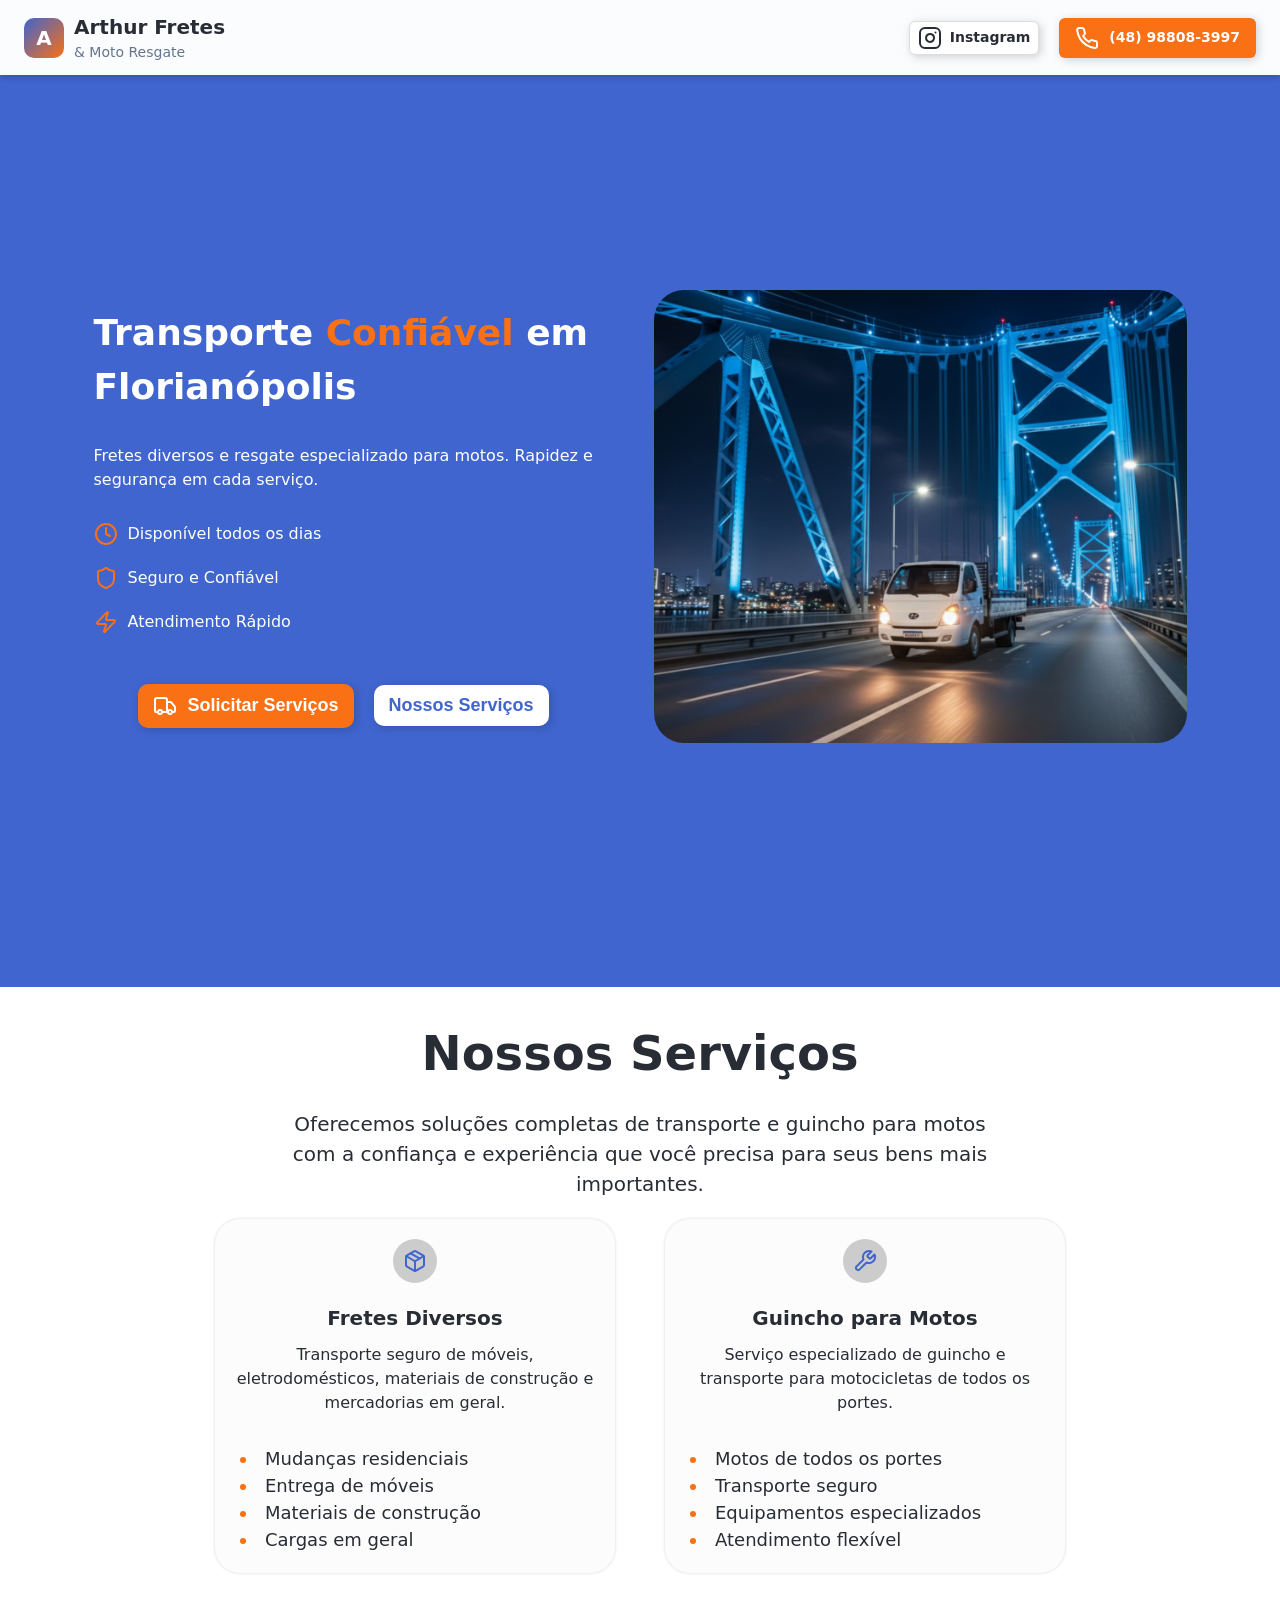
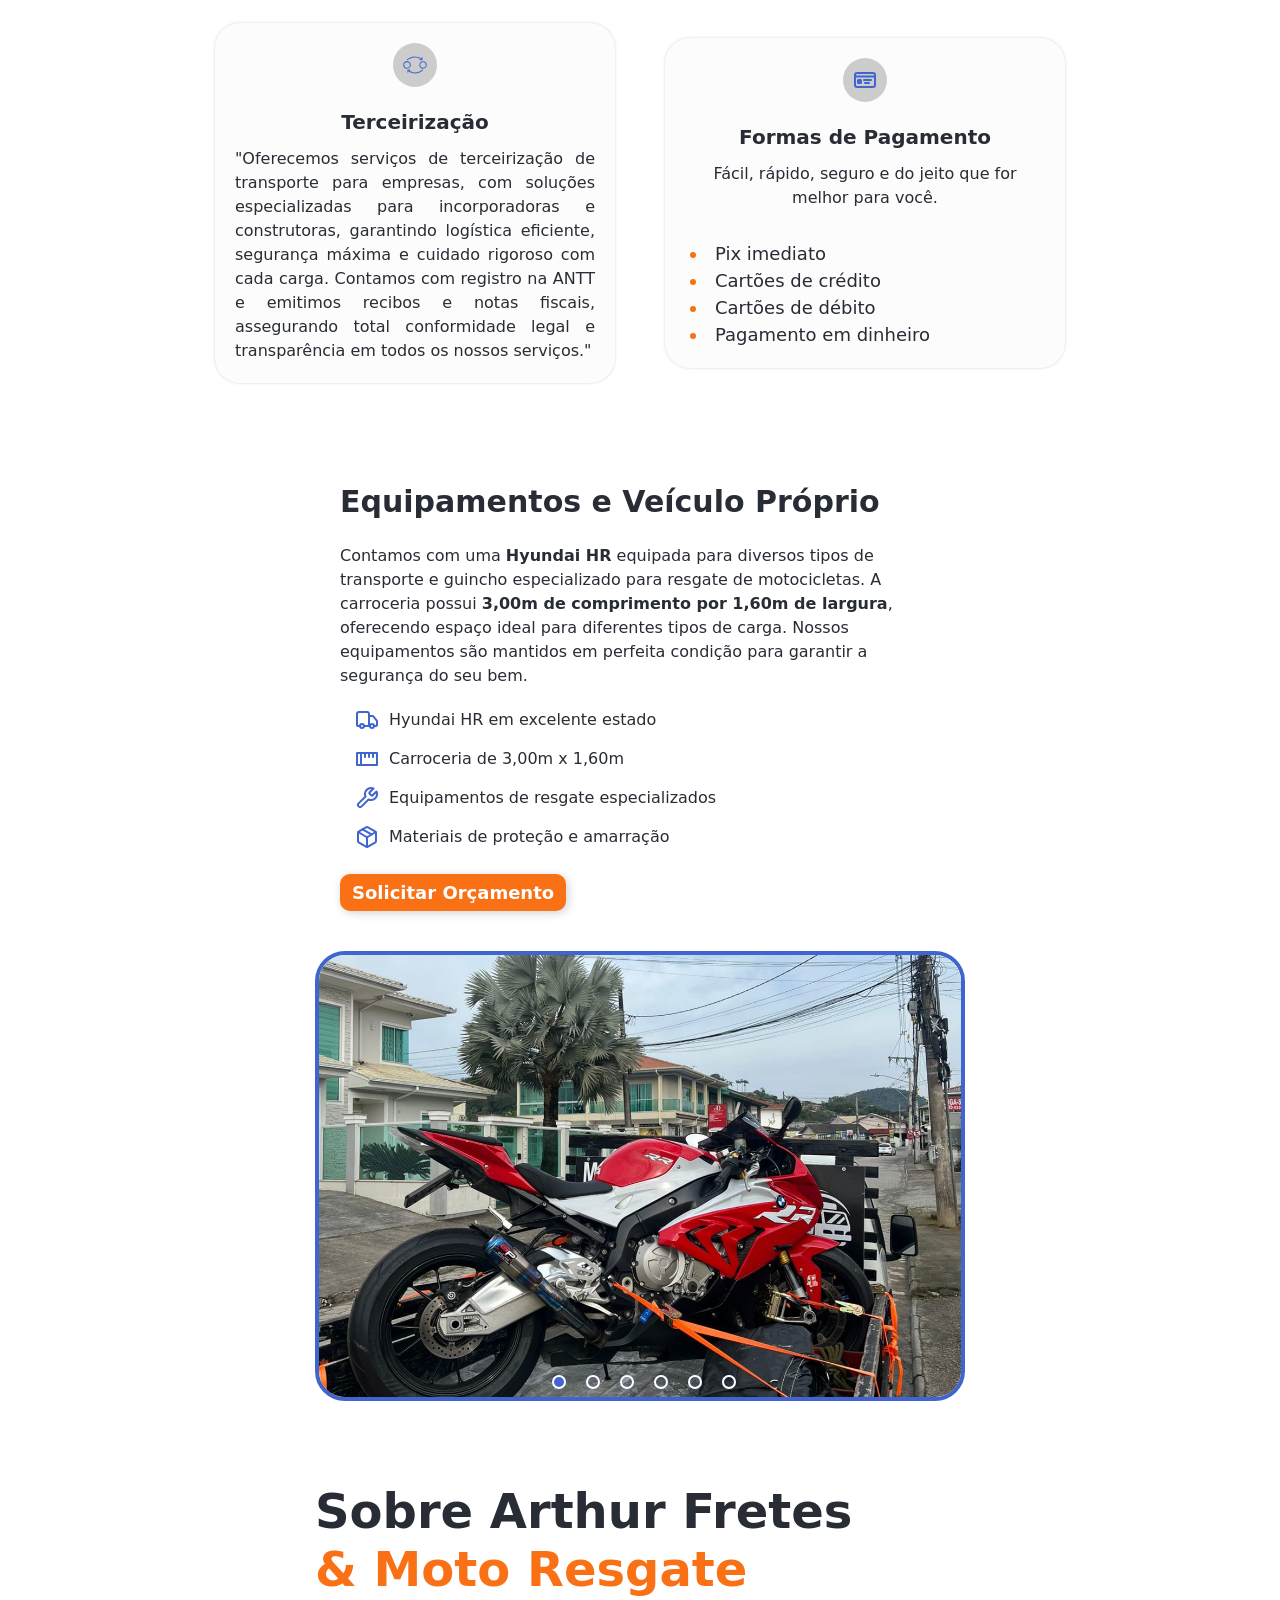
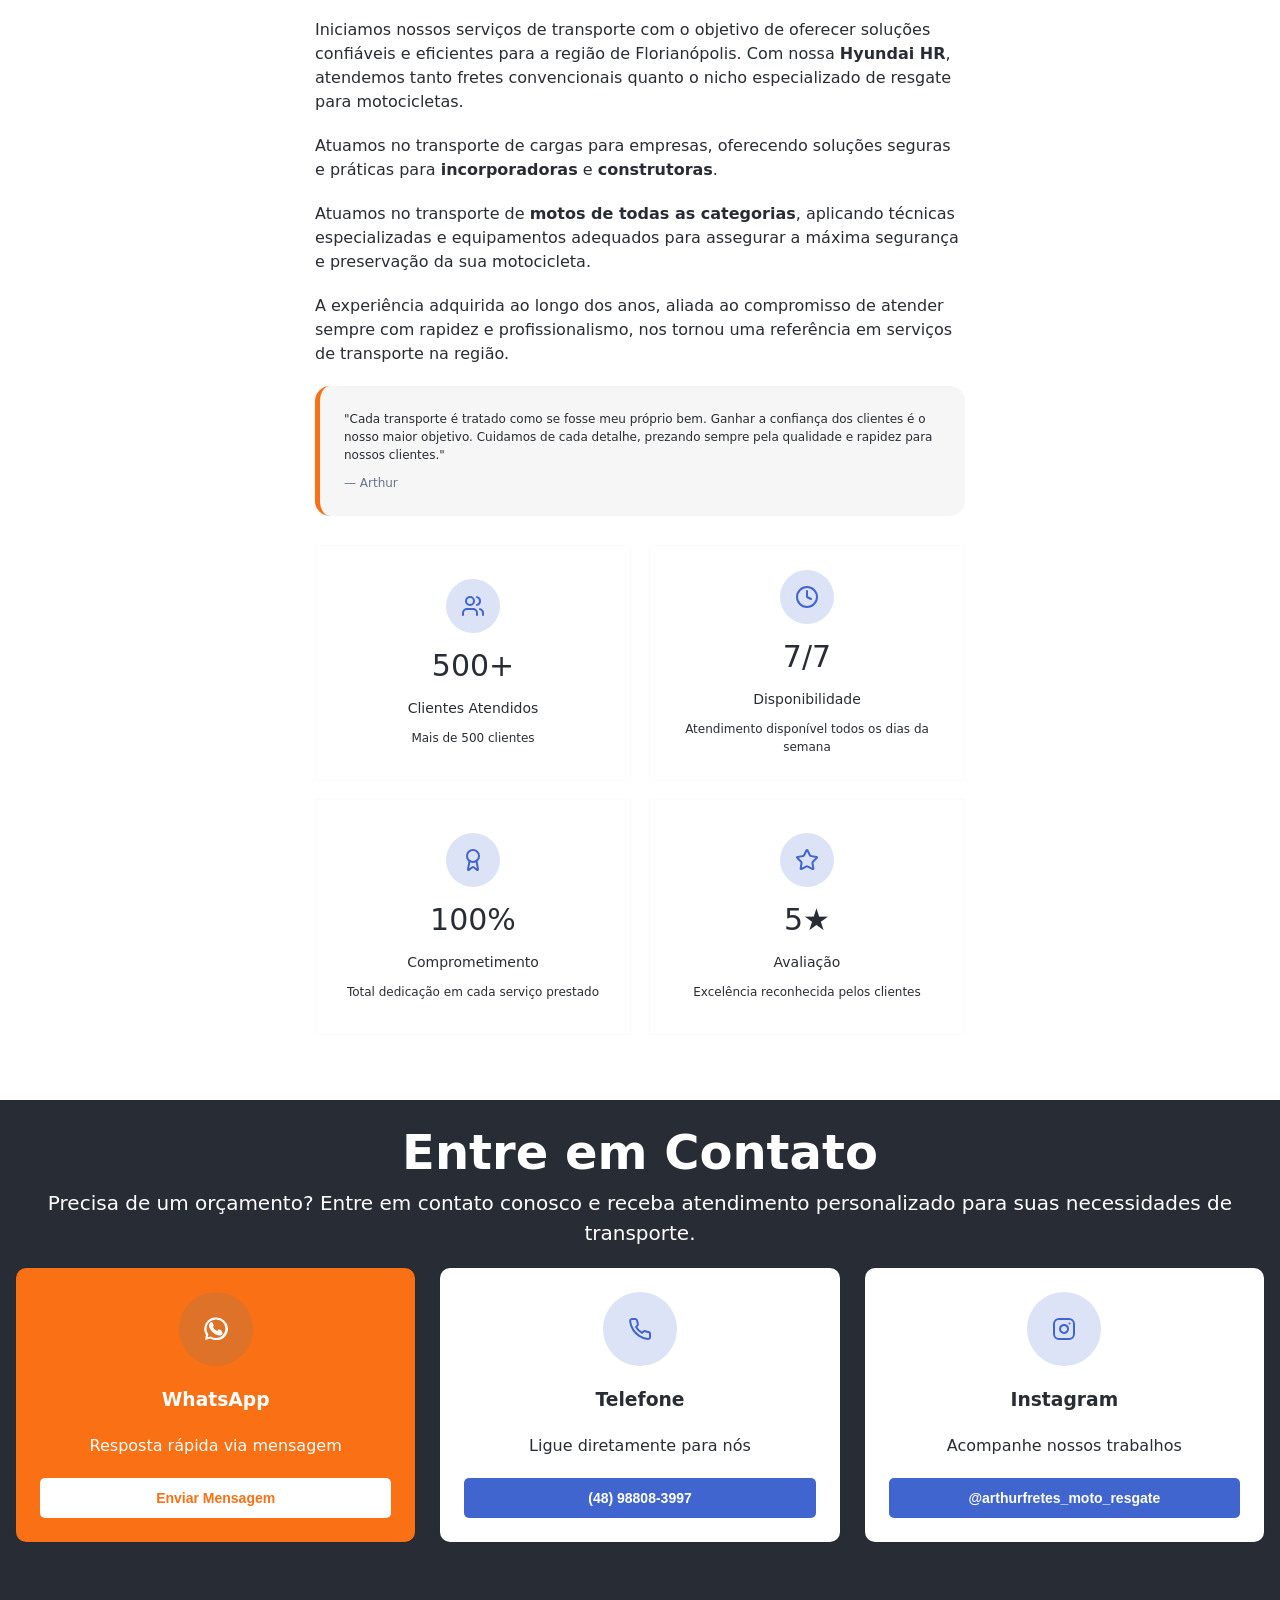
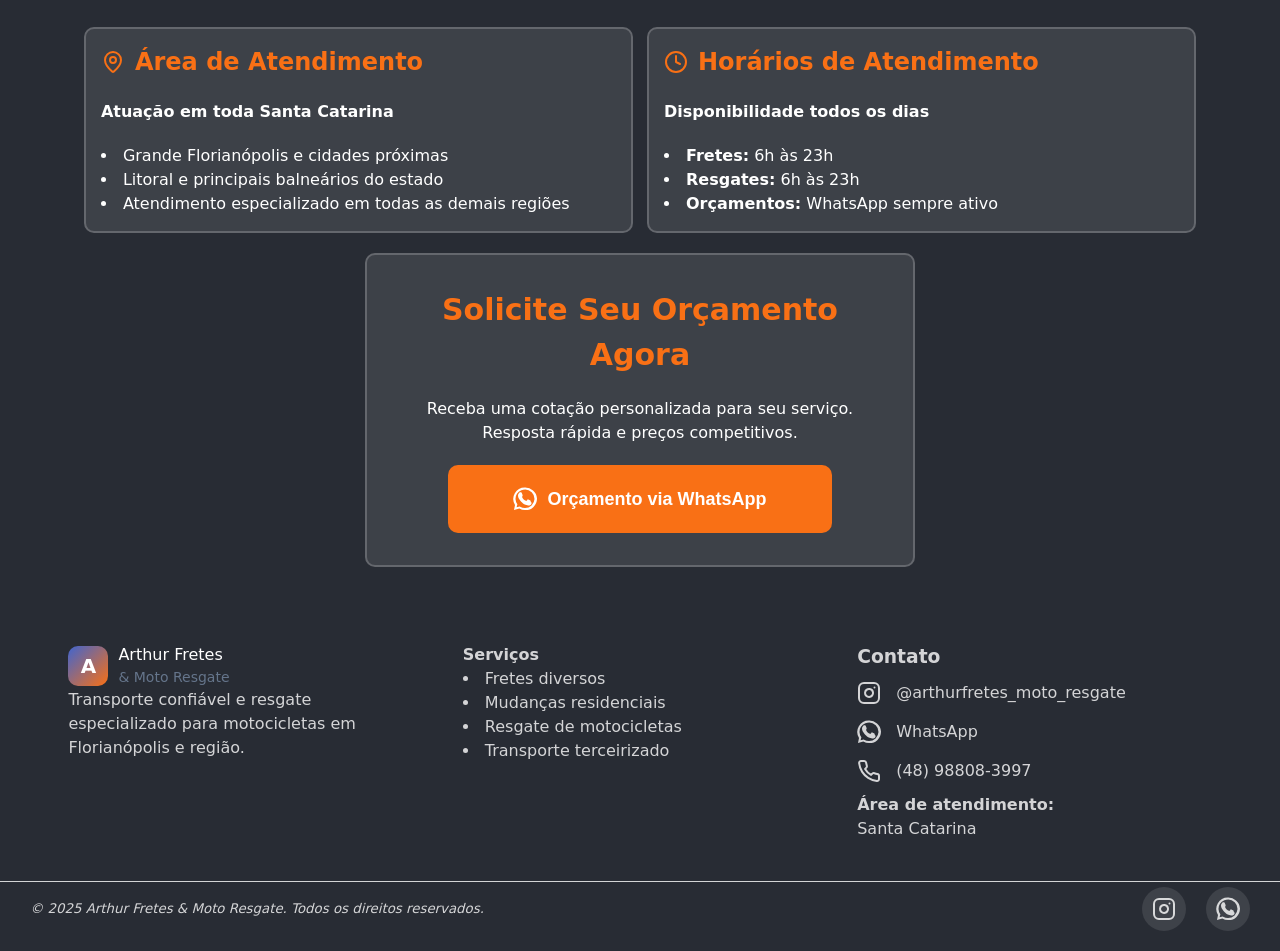
==== commit e10ddc30: "Primeiro-up Aqui apenas limpei o que não está sendo usado, para tirar baixar o tamanho do arquivo." ====
--- a/index.html
+++ b/index.html
@@ -56,7 +56,7 @@
                         <a class="a-pg1" href="#pg2"><button id="button-servicos-pg1">Nossos Serviços</button></a>
                     </div>
                 </div>
-                <img id="img-01-pg1" src="img/assets/Hyundai HR-02.png"  alt="Hyundai HR para fretes e transporte como moto resgate ou guincho">
+                <img id="img-01-pg1" src="img/assets/hyundai-hr-pg1.png"  alt="Hyundai HR para fretes e transporte como moto resgate ou guincho">
             </div>
         </div>
 
@@ -189,10 +189,10 @@
                         <!--Slide images-->
                         <div class="slide first"><img src="img/assets/carrousel/img-01.jpeg" alt=""></div>
                         <div class="slide"><img src="img/assets/carrousel/img-02.jpeg" alt=""></div>
-                        <div class="slide"><img src="img/assets/TESTANDO-CARROSEL-3.png" alt=""></div>
-                        <div class="slide"><img src="img/assets/TESTANDO-CARROSEL-4.png" alt=""></div>
-                        <div class="slide"><img src="img/assets/TESTANDO-CARROSEL-4.png" alt=""></div>
-                        <div class="slide"><img src="img/assets/TESTANDO-CARROSEL-4.png" alt=""></div>
+                        <div class="slide"><img src="img/assets/carrousel/TESTANDO-CARROSEL-3.png" alt=""></div>
+                        <div class="slide"><img src="img/assets/carrousel/TESTANDO-CARROSEL-3.png" alt=""></div>
+                        <div class="slide"><img src="img/assets/carrousel/TESTANDO-CARROSEL-3.png" alt=""></div>
+                        <div class="slide"><img src="img/assets/carrousel/TESTANDO-CARROSEL-3.png" alt=""></div>
 
                         <!--Navigation auto-->
                         <div class="navigation-auto">
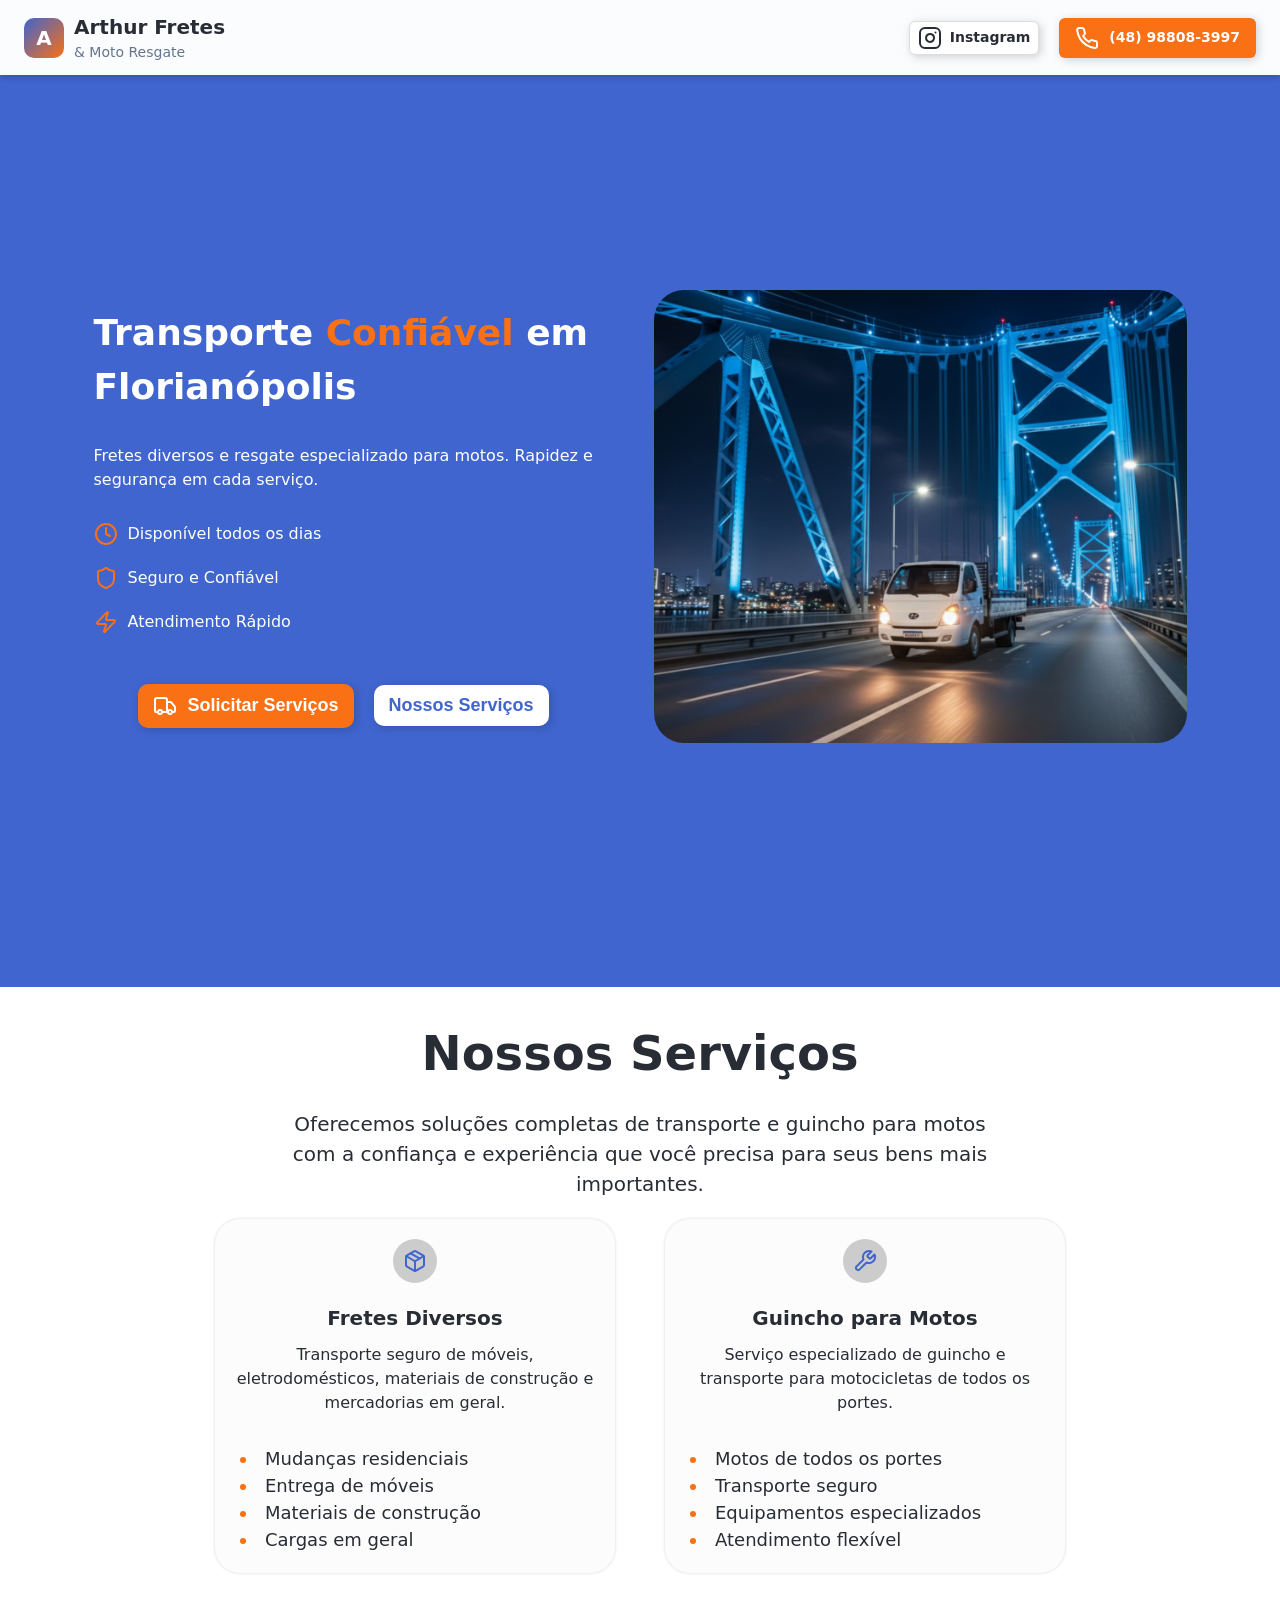
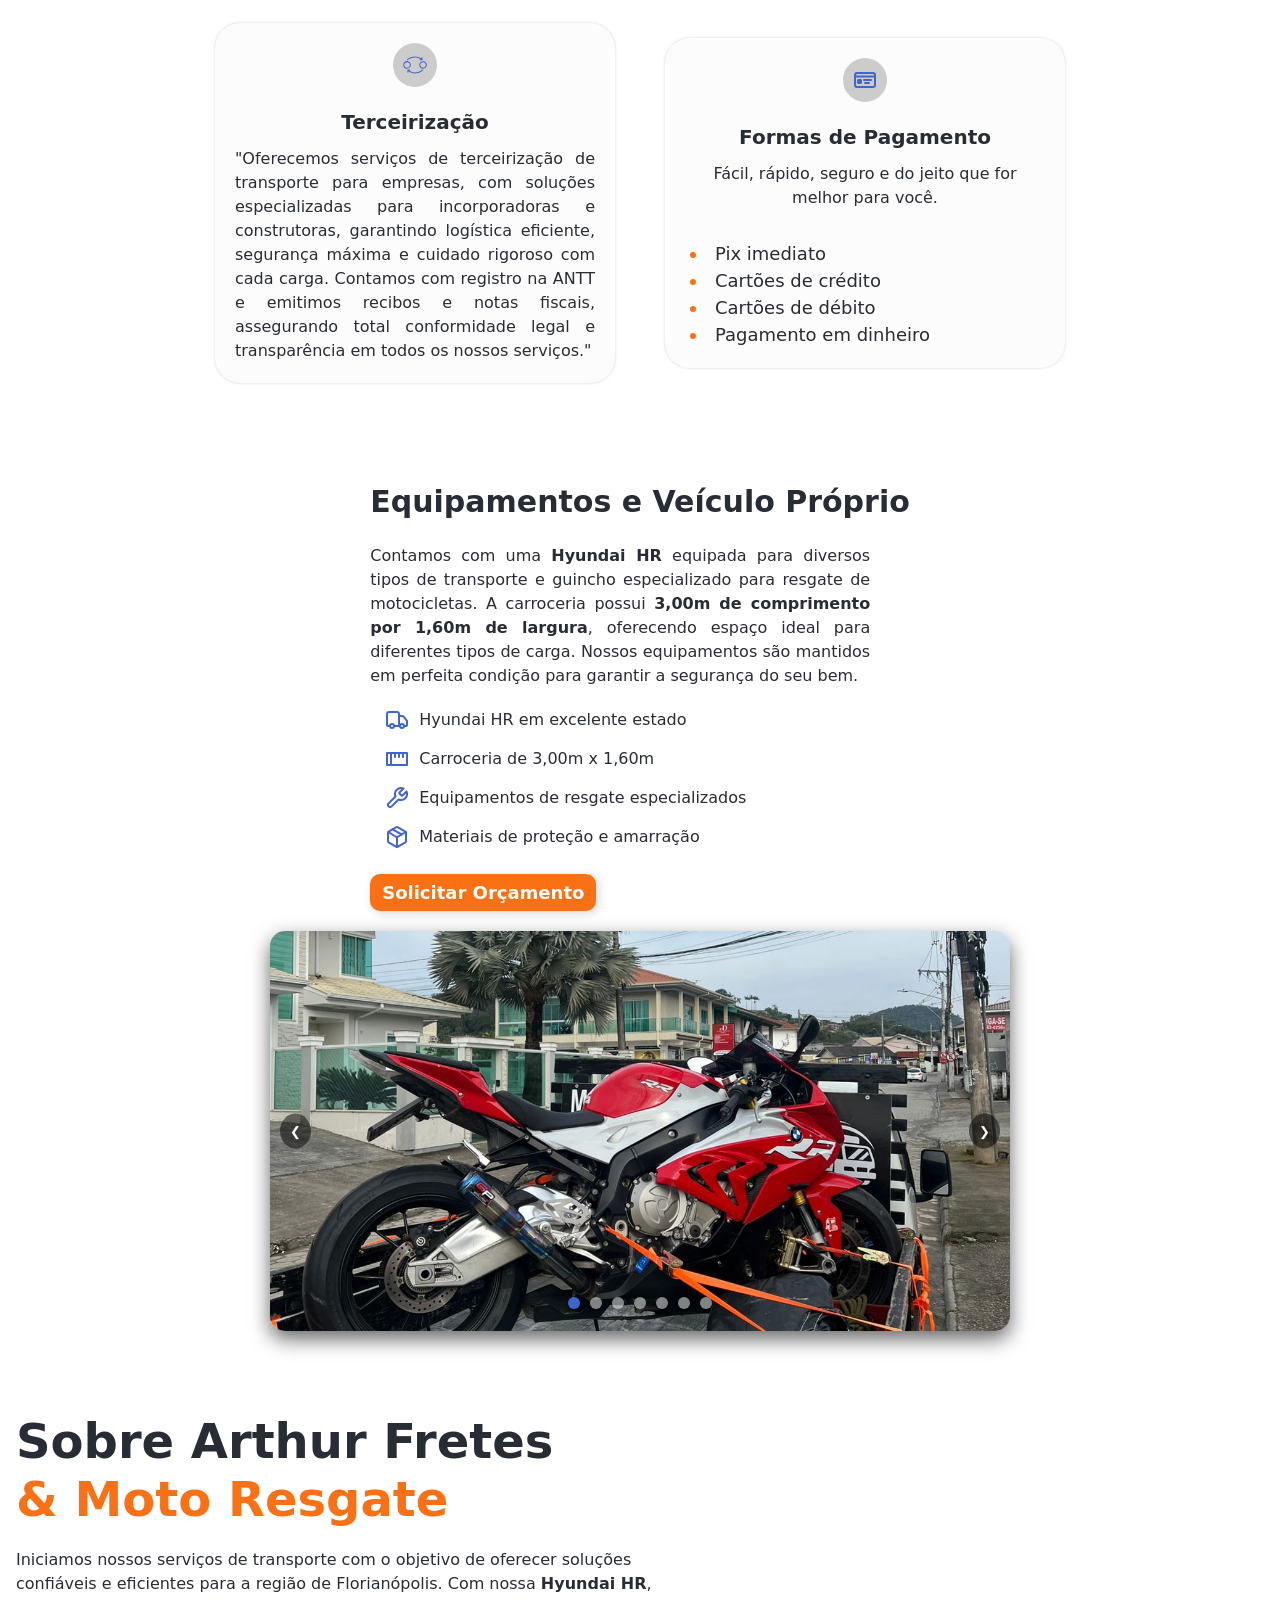
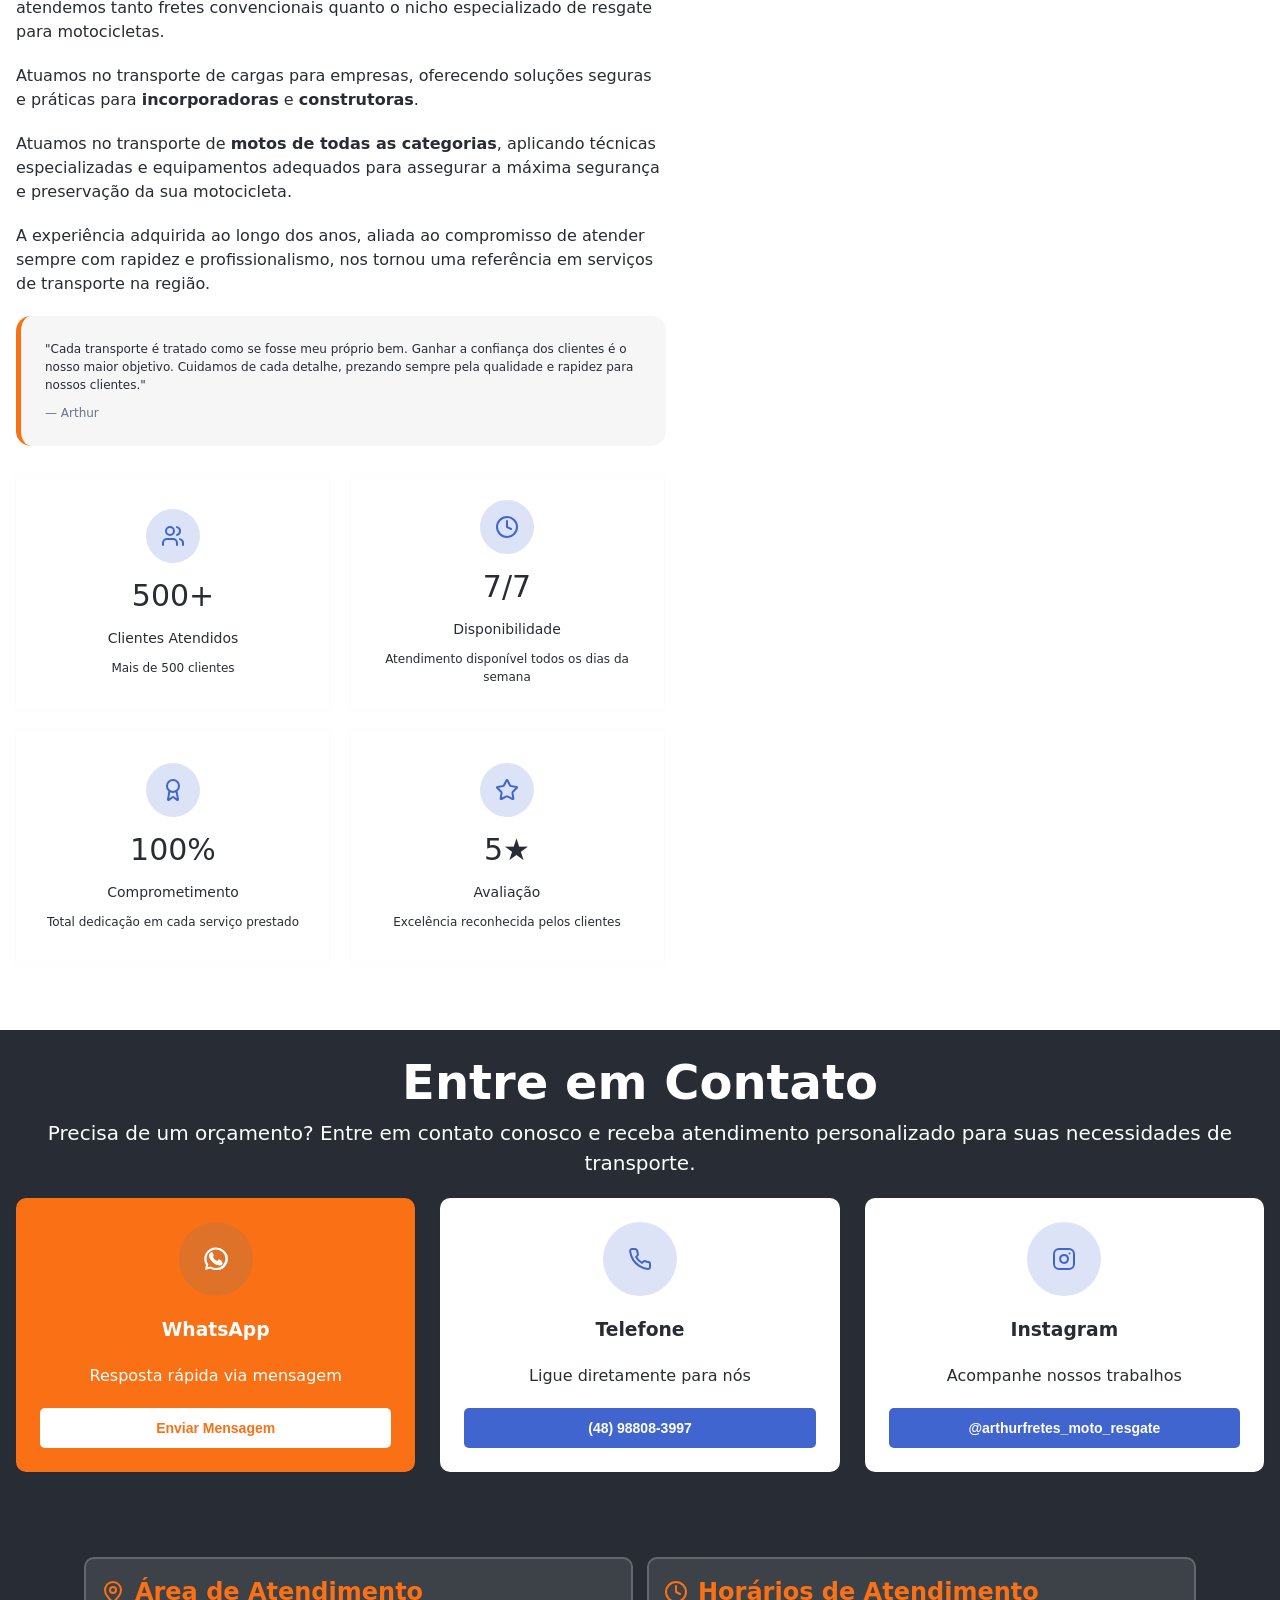
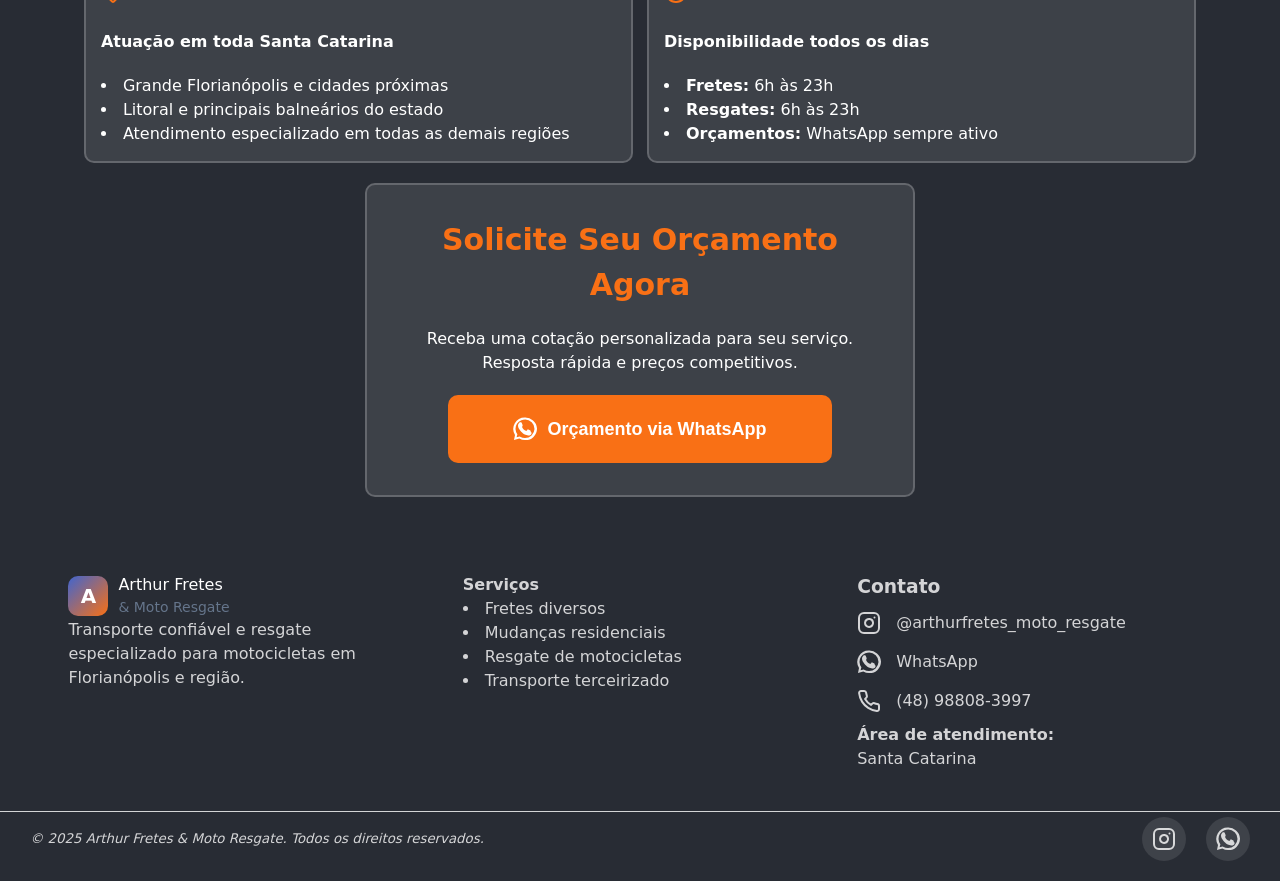
==== commit 3b11037e: "Inserção do carousel Inseri o carousel responsivo para as imagens, agora só falta a inserção das ima" ====
--- a/index.html
+++ b/index.html
@@ -161,57 +161,23 @@
                     </ul>
                     <a href="https://api.whatsapp.com/send?phone=5548988083997&text=Ol%C3%A1%2C+gostaria+de+mais+informa%C3%A7%C3%B5es+sobre+os+servi%C3%A7os." target="_blank" rel="noopener noreferrer"><button id="button-pg3" >Solicitar Orçamento</button></a>
                 </section>
-                <!--
-                <div id="div-posicion-imgs-pg3">
-                    <div id="leyout-imgs-pg3">
-                        <img src="*img/assets/moto-02-teste.jpeg" alt="Caixotes transportados">
-                        <div id="div-posicion-imgs-02-pg3">
-                            <img src="*img/assets/" alt="Caminhão HR">
-                            <div id="repete-config-imgs-pg3">
-                                <img src="*img/assets/equipamento-hr.jpg" alt="Equipamentos">
-                                <img src="*img/assets/fretes-hr.jpeg" alt="Fretes diversos">
-                            </div>
-                        </div>
-                    </div>
-                </div>
-                -->
-                <div class="carrousel">
-                    <div class="slides">
-                        <!--Rádio Buttons-->
-                        <input type="radio" name="radio-btn" id="radio1">
-                        <input type="radio" name="radio-btn" id="radio2">
-                        <input type="radio" name="radio-btn" id="radio3">
-                        <input type="radio" name="radio-btn" id="radio4">
-                        <input type="radio" name="radio-btn" id="radio5">
-                        <input type="radio" name="radio-btn" id="radio6">
-                        <!-- FIM Rádio Buttons-->
-
-                        <!--Slide images-->
-                        <div class="slide first"><img src="img/assets/carrousel/img-01.jpeg" alt=""></div>
+                <div class="carousel-container">
+                    <div class="carousel">
+                        <div class="slide active"><img src="img/assets/carrousel/img-01.jpeg" alt=""></div>
                         <div class="slide"><img src="img/assets/carrousel/img-02.jpeg" alt=""></div>
-                        <div class="slide"><img src="img/assets/carrousel/TESTANDO-CARROSEL-3.png" alt=""></div>
-                        <div class="slide"><img src="img/assets/carrousel/TESTANDO-CARROSEL-3.png" alt=""></div>
-                        <div class="slide"><img src="img/assets/carrousel/TESTANDO-CARROSEL-3.png" alt=""></div>
-                        <div class="slide"><img src="img/assets/carrousel/TESTANDO-CARROSEL-3.png" alt=""></div>
-
-                        <!--Navigation auto-->
-                        <div class="navigation-auto">
-                            <div class="auto-btn1"></div> 
-                            <div class="auto-btn2"></div>
-                            <div class="auto-btn3"></div>
-                            <div class="auto-btn4"></div>
-                            <div class="auto-btn5"></div>
-                            <div class="auto-btn6"></div>
-                        </div>
-                    </div>
-                    <div class="manual-navigation">
-                        <label for="radio1" class="manual-btn"></label>
-                        <label for="radio2" class="manual-btn"></label>
-                        <label for="radio3" class="manual-btn"></label>
-                        <label for="radio4" class="manual-btn"></label>
-                        <label for="radio5" class="manual-btn"></label>
-                        <label for="radio6" class="manual-btn"></label>
-                    </div>
+                        <div class="slide"><img src="img/assets/carrousel/img-03.jpeg" alt=""></div>
+                        <div class="slide"><img src="img/assets/carrousel/img-03.jpeg" alt=""></div>
+                        <div class="slide"><img src="img/assets/carrousel/img-03.jpeg" alt=""></div>
+                        <div class="slide"><img src="img/assets/carrousel/img-03.jpeg" alt=""></div>
+                        <div class="slide"><img src="img/assets/carrousel/img-03.jpeg" alt=""></div>
+                    </div>
+
+                <!-- Botões -->
+                    <button class="prev">❮</button>
+                    <button class="next">❯</button>
+
+                    <!-- Indicadores -->
+                    <div class="indicators"></div>
                 </div>
             </div>
         </div>
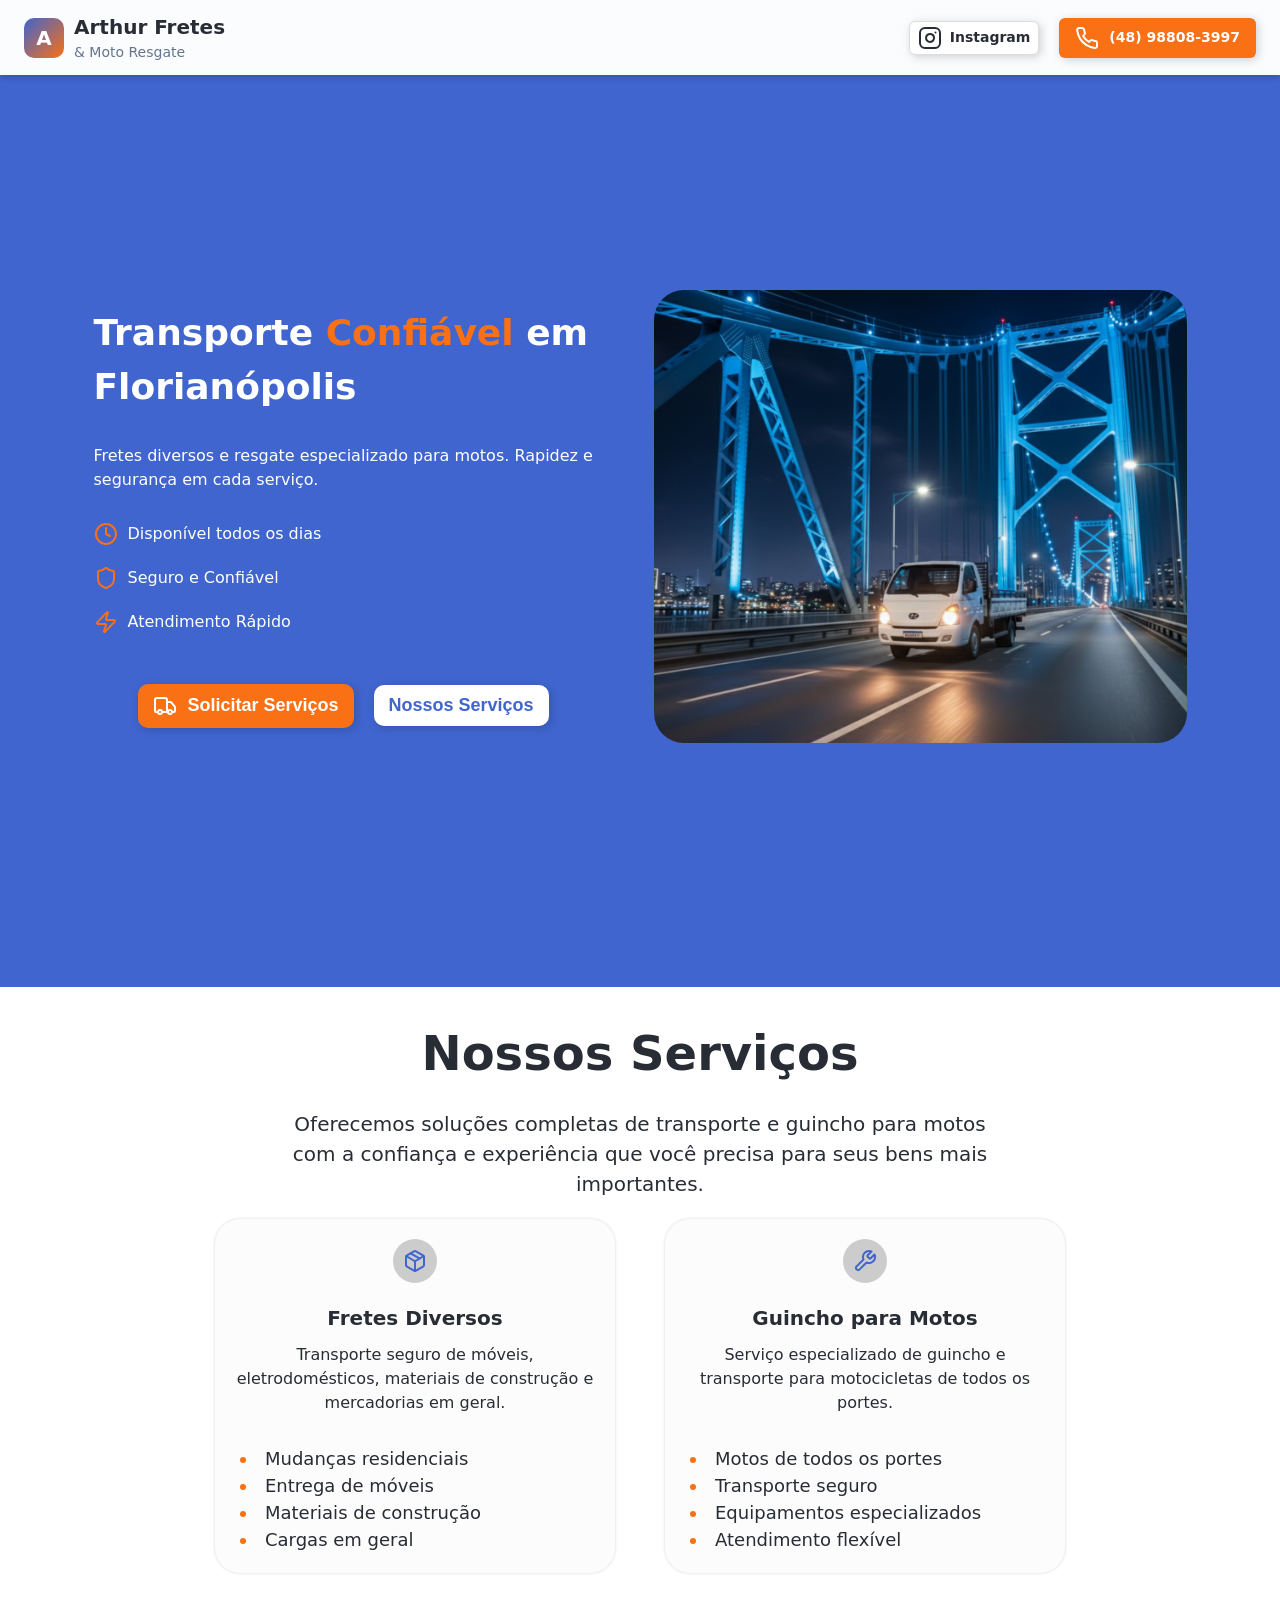
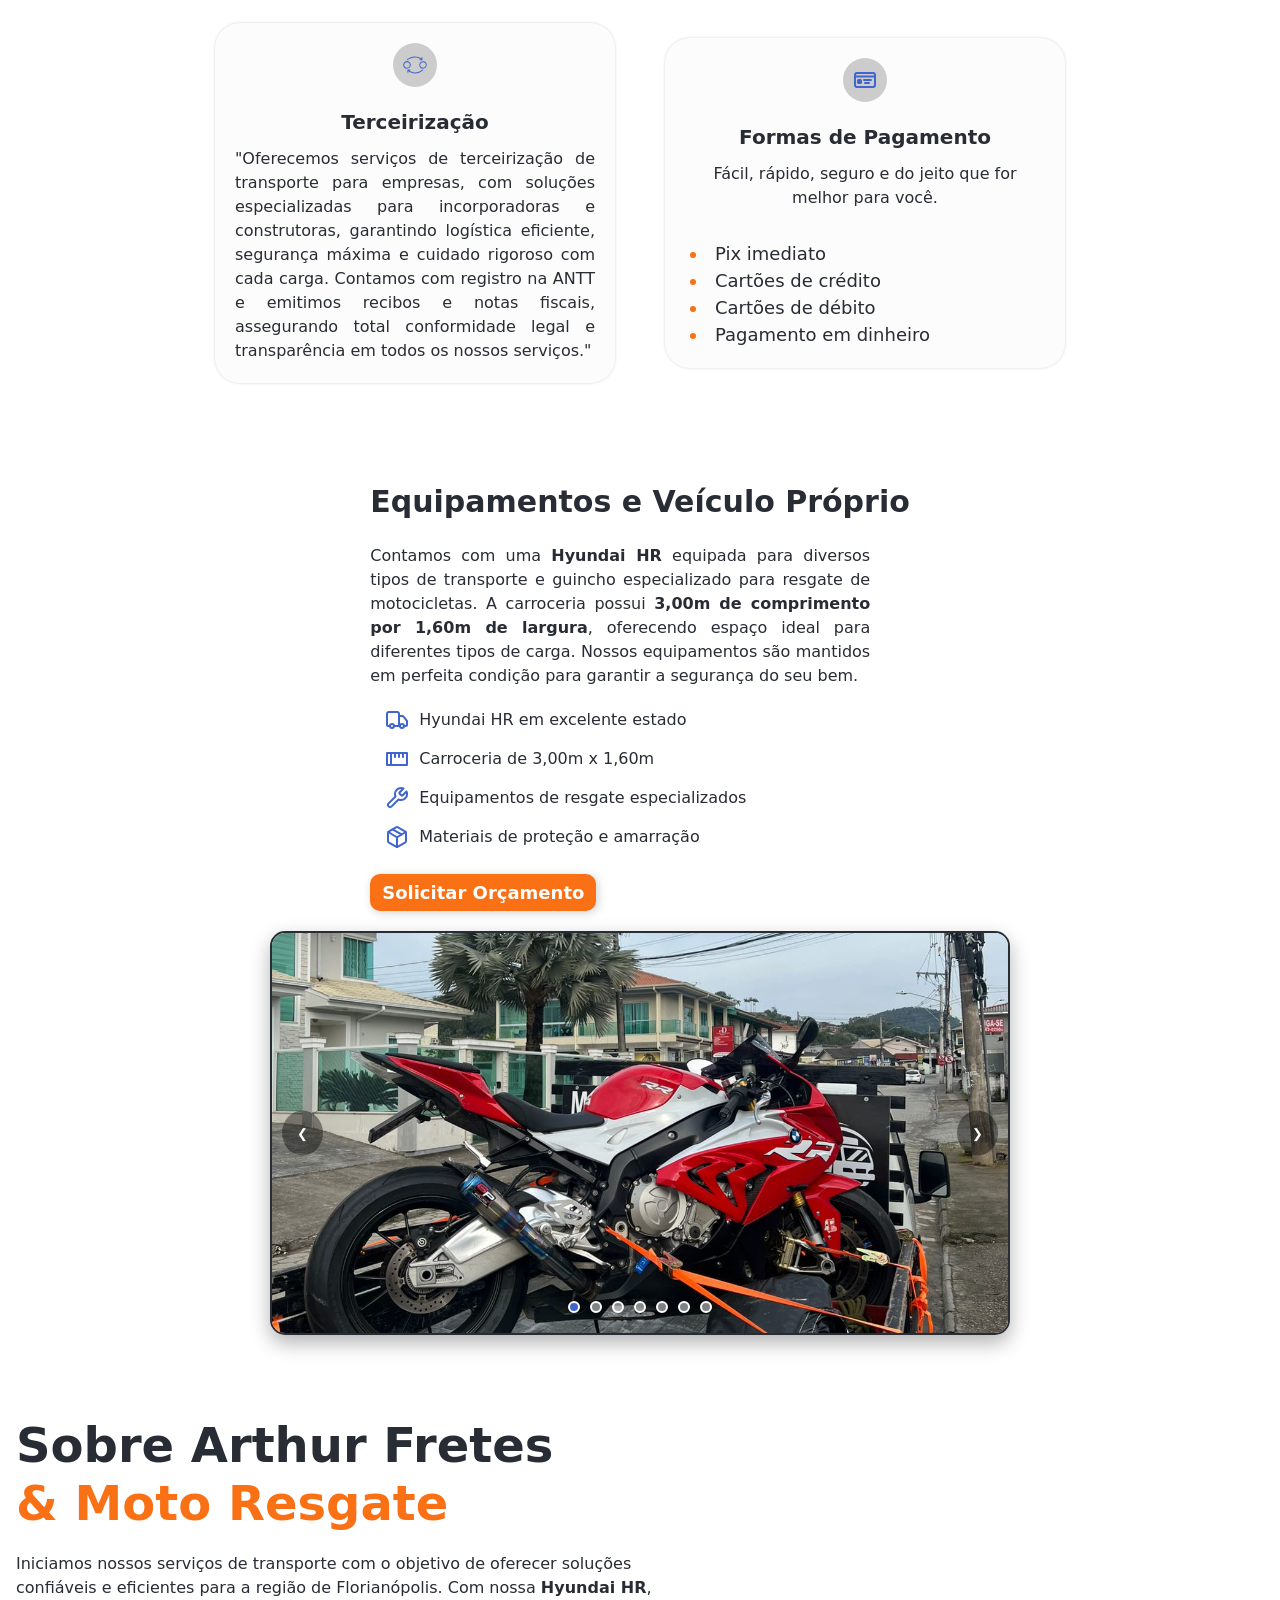
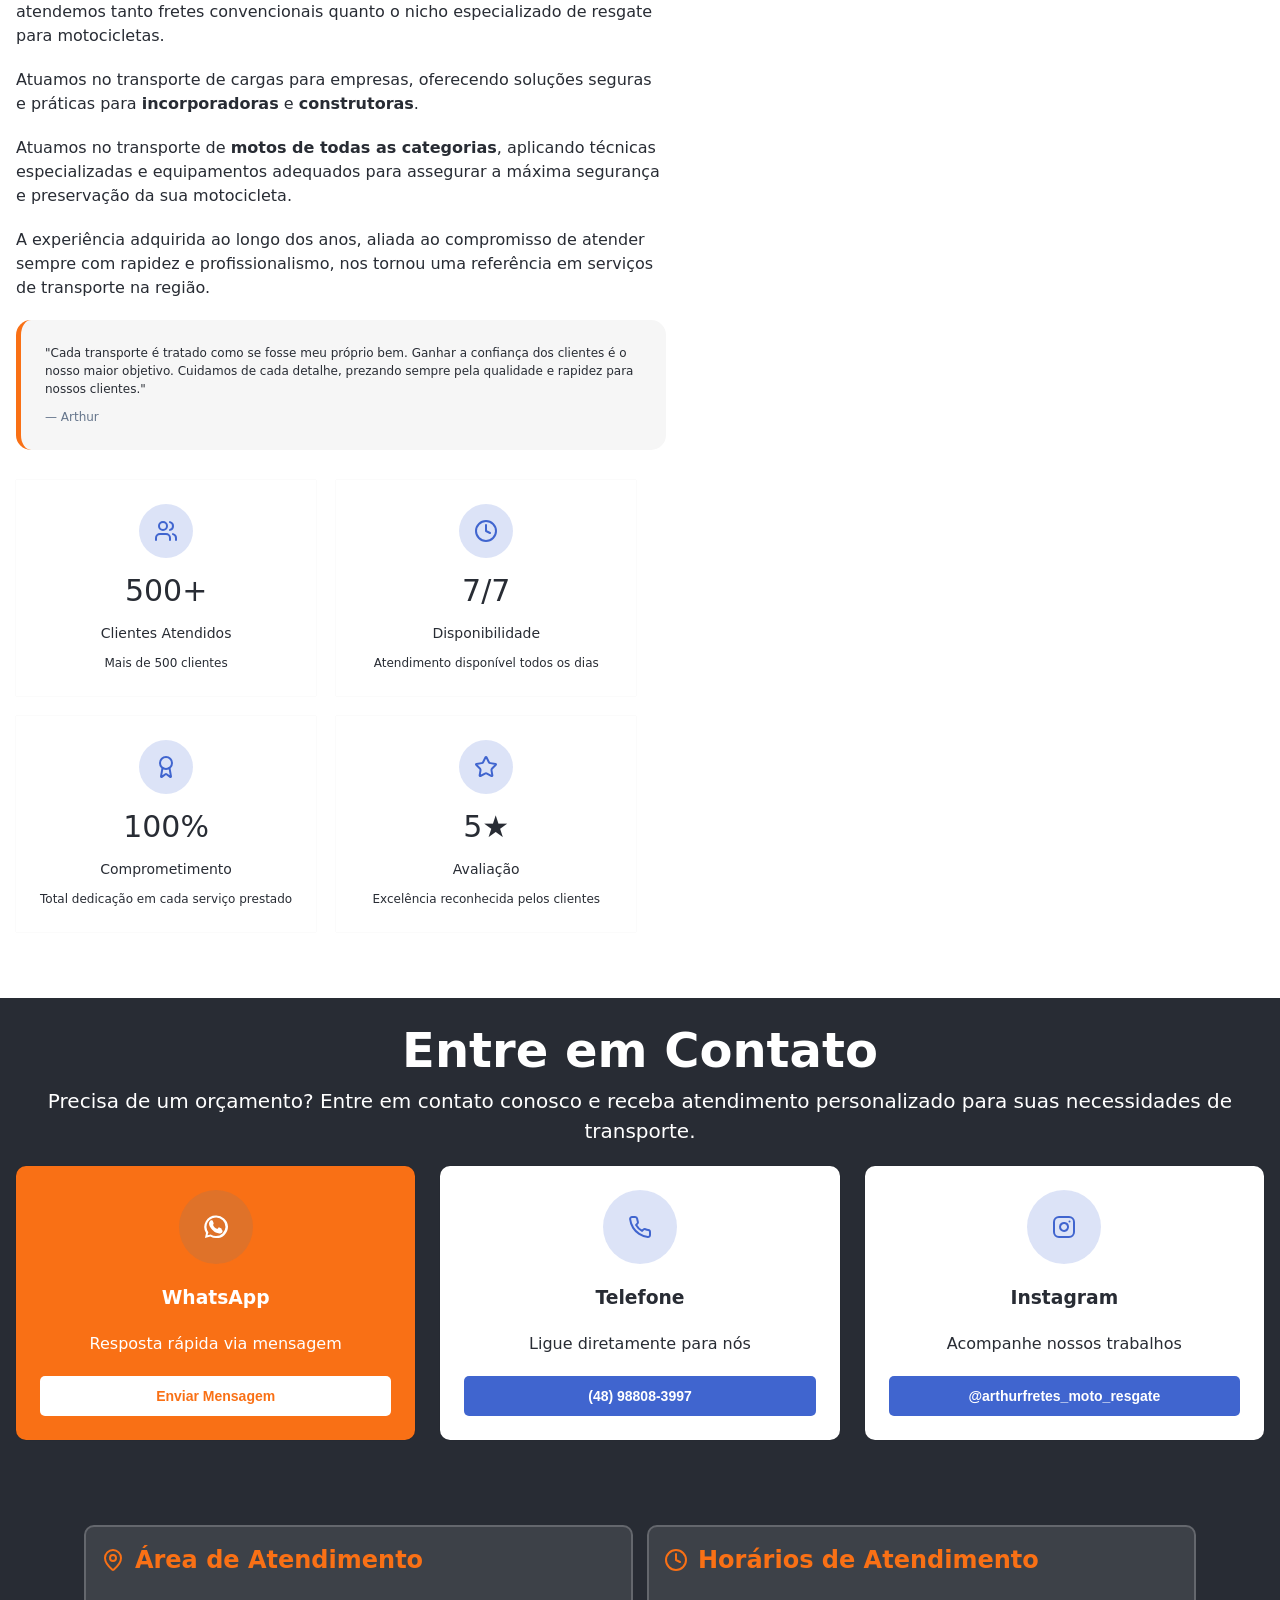
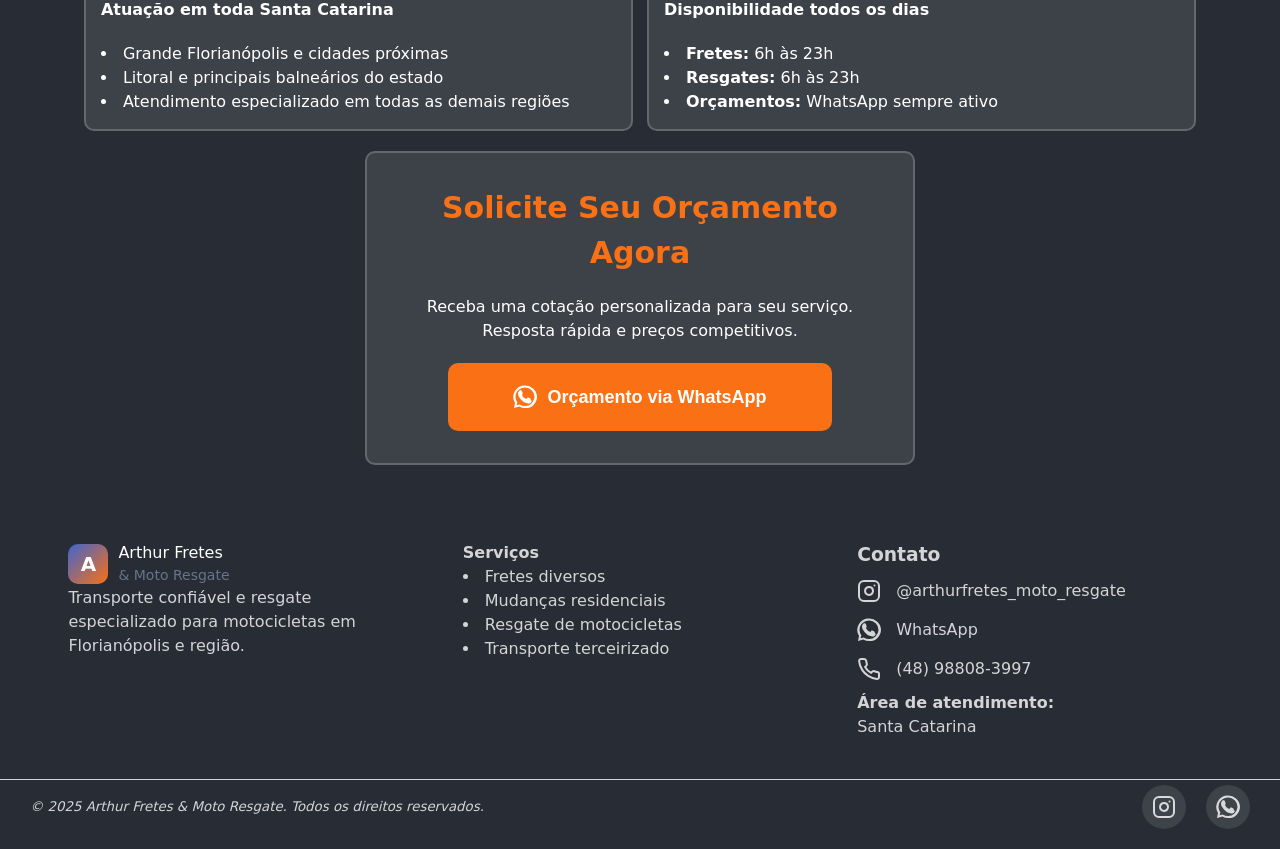
==== commit ce081475: "Um pouco mais de estilo no container das imgs" ====
--- a/index.html
+++ b/index.html
@@ -214,7 +214,7 @@
                         </div>
                         <p class="p-01-pg4">7/7</p>
                         <p class="p-02-pg4">Disponibilidade</p>
-                        <p class="p-03-pg4">Atendimento disponível todos os dias da semana</p>
+                        <p class="p-03-pg4">Atendimento disponível todos os dias</p>
                     </section>
 
                     <section>
@@ -343,7 +343,7 @@
             <address>
                 <small>&copy; 2025 Arthur Fretes & Moto Resgate. Todos os direitos reservados.</small>
                 <div id="div-01-footer">
-                    <a class="link-footer" href="https://www.instagram.com/arthurfretes_moto_resgate24h/" target="_blank"><svg class="lucide lucide-instagram w-4 h-4 mr-2" fill="none" height="24" stroke="currentColor" stroke-linecap="round" stroke-linejoin="round" stroke-width="2" viewBox="0 0 24 24" width="24" xmlns="http://www.w3.org/2000/svg"><rect height="20" rx="5" ry="5" width="20" x="2" y="2"></rect><path d="M16 11.37A4 4 0 1 1 12.63 8 4 4 0 0 1 16 11.37z"></path><line x1="17.5" x2="17.51" y1="6.5" y2="6.5"></line></svg></a>
+                    <a class="link-footer" href="https://www.instagram.com/arthurfretes_moto_resgate/" target="_blank"><svg class="lucide lucide-instagram w-4 h-4 mr-2" fill="none" height="24" stroke="currentColor" stroke-linecap="round" stroke-linejoin="round" stroke-width="2" viewBox="0 0 24 24" width="24" xmlns="http://www.w3.org/2000/svg"><rect height="20" rx="5" ry="5" width="20" x="2" y="2"></rect><path d="M16 11.37A4 4 0 1 1 12.63 8 4 4 0 0 1 16 11.37z"></path><line x1="17.5" x2="17.51" y1="6.5" y2="6.5"></line></svg></a>
                     <a  class="link-footer" href="https://wa.me/5548988083997" target="_blank"><svg xmlns="http://www.w3.org/2000/svg" width="24" height="24" viewBox="0 0 24 24" fill="currentColor"><path d="M20 3.5A11.4 11.4 0 0 0 12 .5a11.5 11.5 0 0 0-10 17.5L1 23l5.3-1.4a11.5 11.5 0 0 0 5.7 1.5h.1a11.4 11.4 0 0 0 11.9-11.5 11.5 11.5 0 0 0-4-8.1ZM12 21a9.6 9.6 0 0 1-4.9-1.3l-.4-.2-3.1.8.8-3-.2-.4A9.4 9.4 0 0 1 2.5 12a9.5 9.5 0 0 1 16.2-6.7A9.2 9.2 0 0 1 21.5 12 9.5 9.5 0 0 1 12 21Zm5.4-7.6c-.3-.2-1.8-.9-2.1-1s-.5-.2-.7.2-.8 1-1 1.2-.4.2-.7 0a7.7 7.7 0 0 1-2.2-1.4 8.2 8.2 0 0 1-1.5-2.2c-.2-.4 0-.6.1-.8s.2-.5.3-.7 0-.5 0-.7c0-.2-.7-1.7-1-2.3s-.5-.5-.7-.5h-.6c-.2 0-.7.1-1 .5s-1.3 1.2-1.3 3 1.3 3.4 1.5 3.7 2.5 3.8 6 5.3a19.7 19.7 0 0 0 1.9.6c.8.2 1.5.2 2 .1.6-.1 1.8-.8 2-1.4s.3-1.3.2-1.4-.3-.2-.6-.3Z"/></svg></a>
                 </div>
             </address>
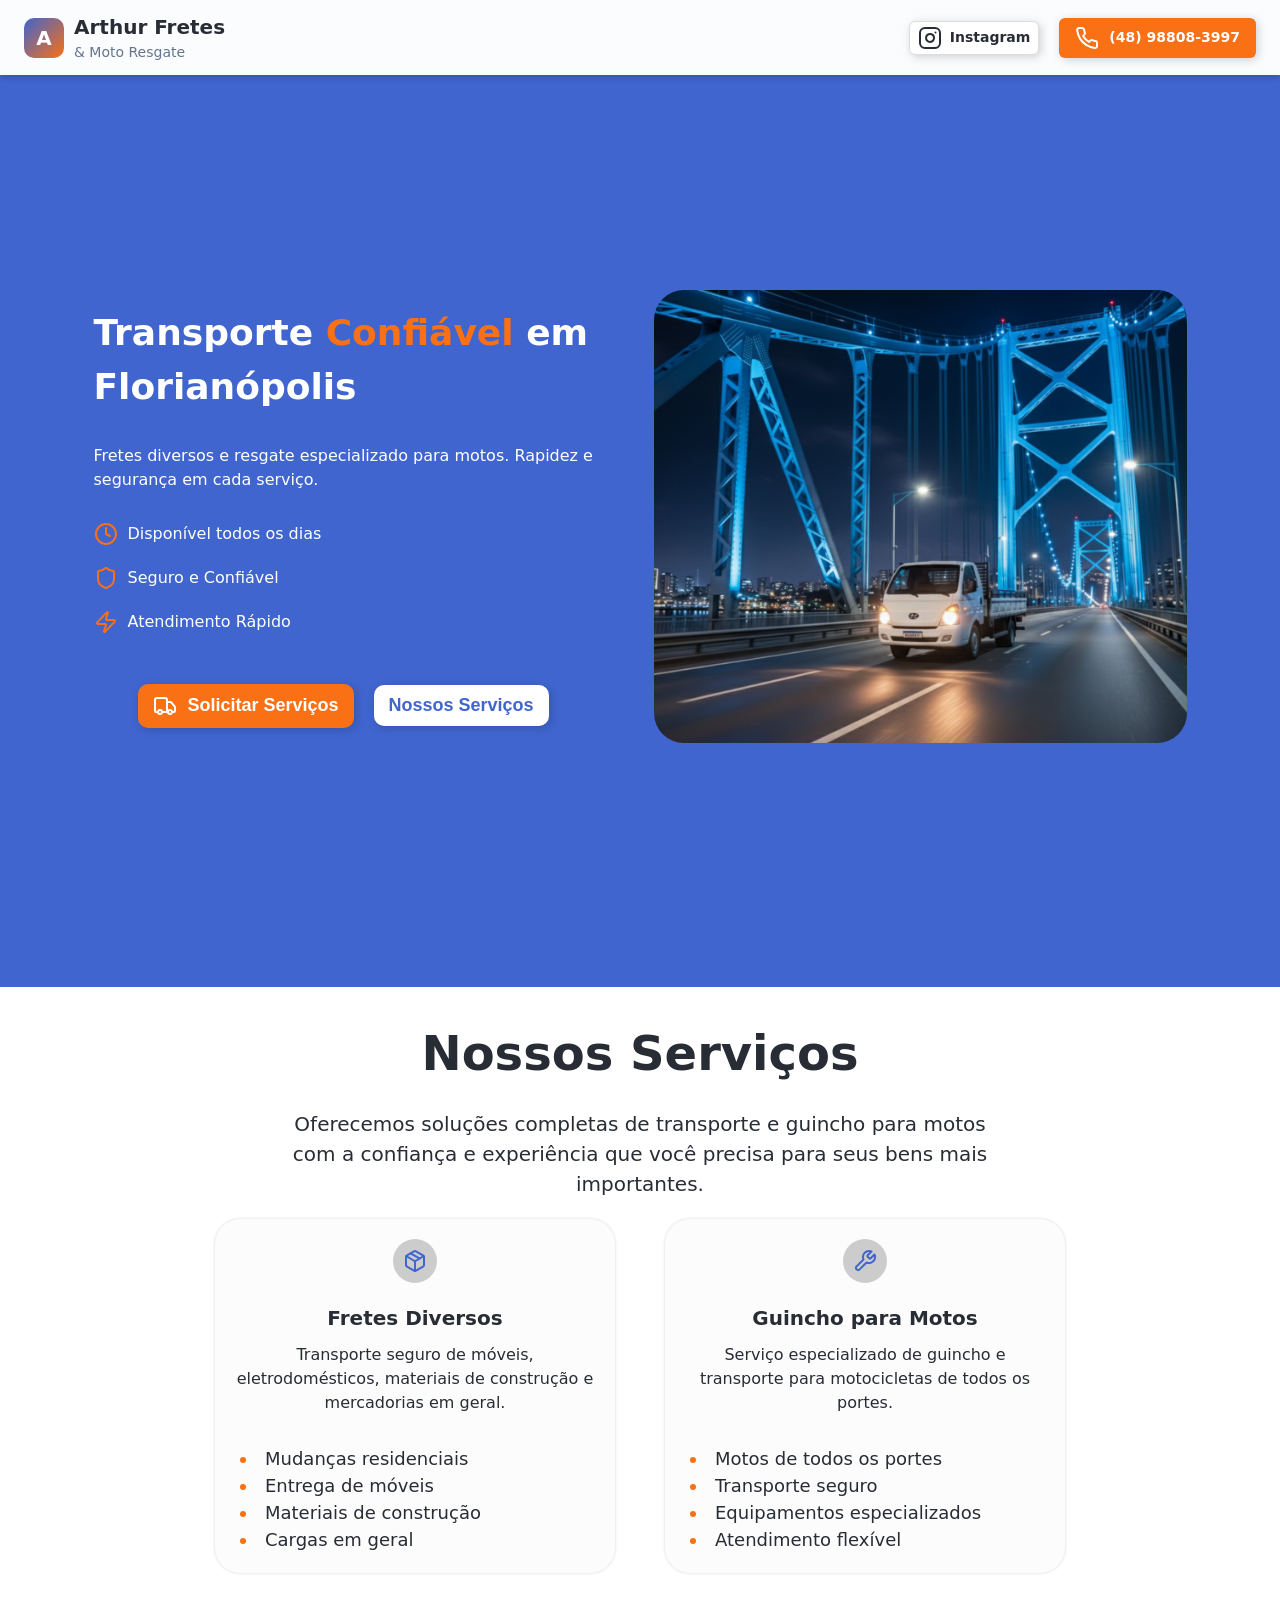
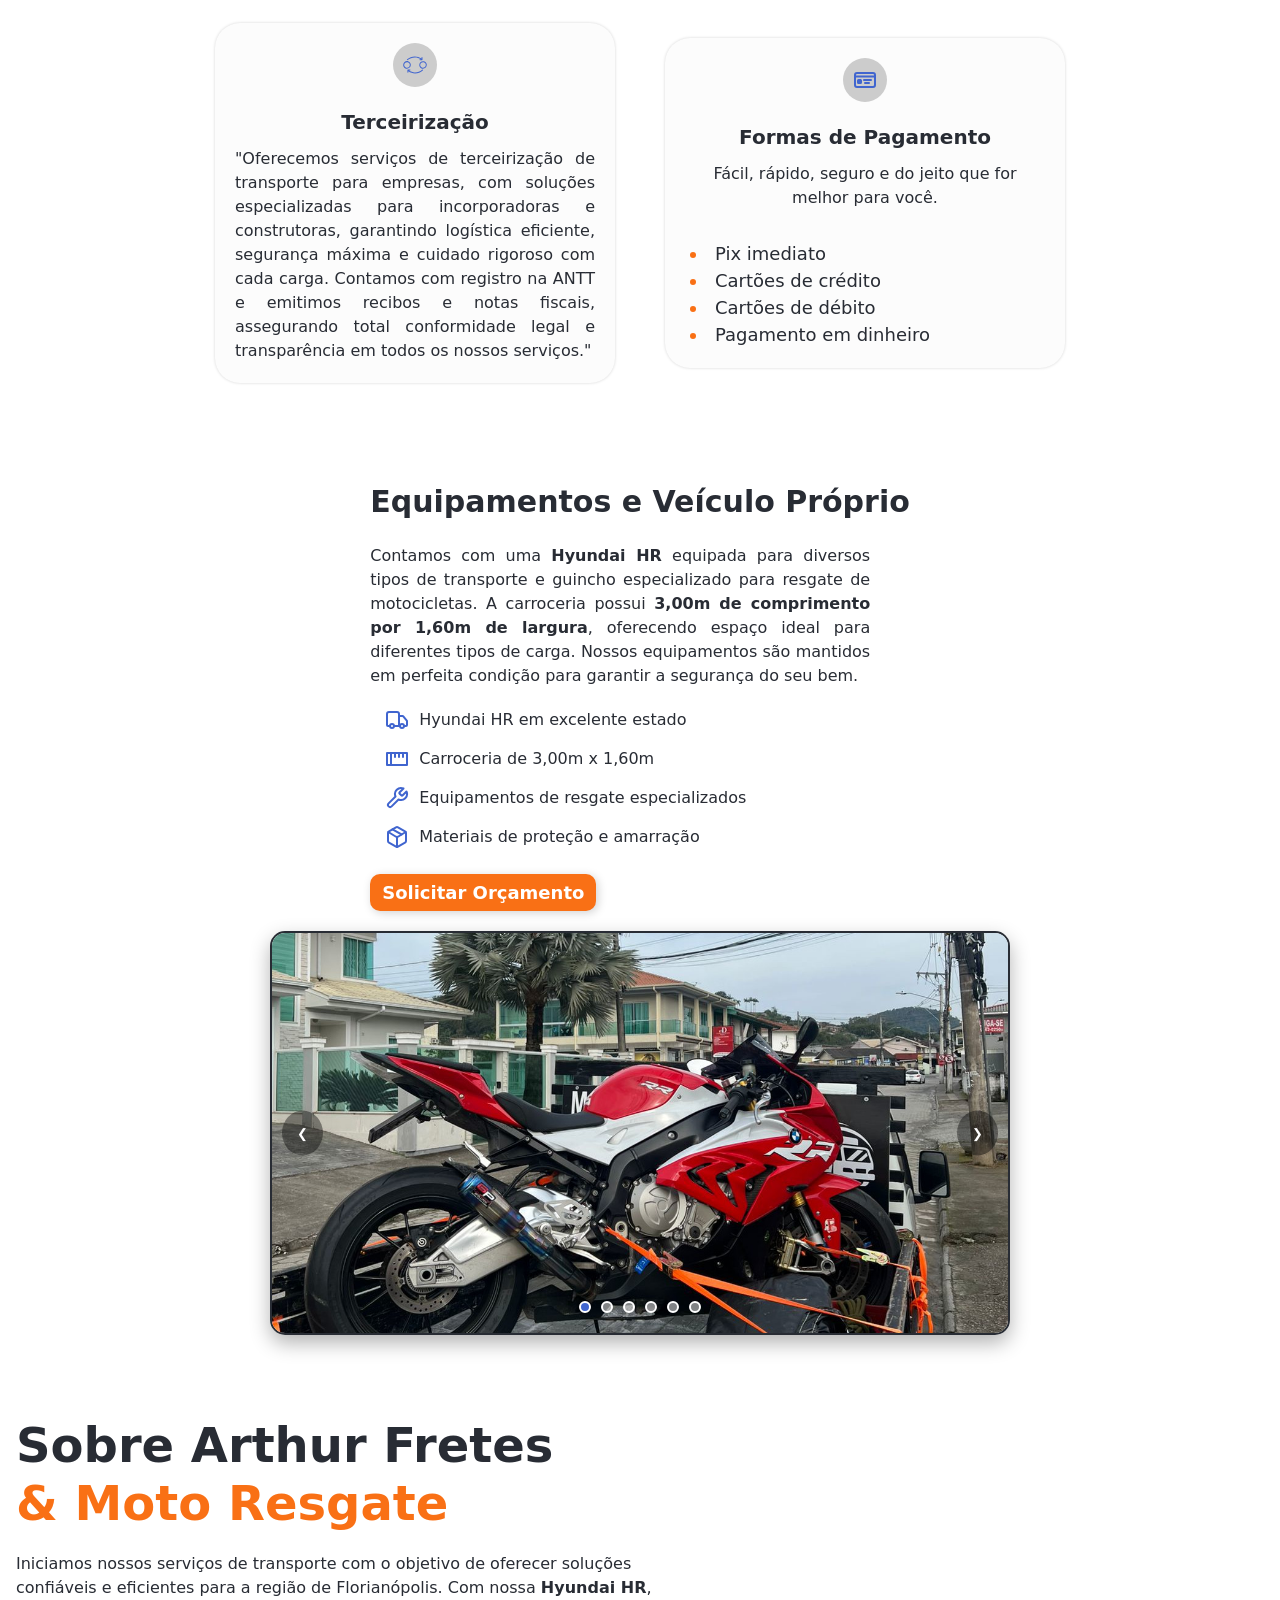
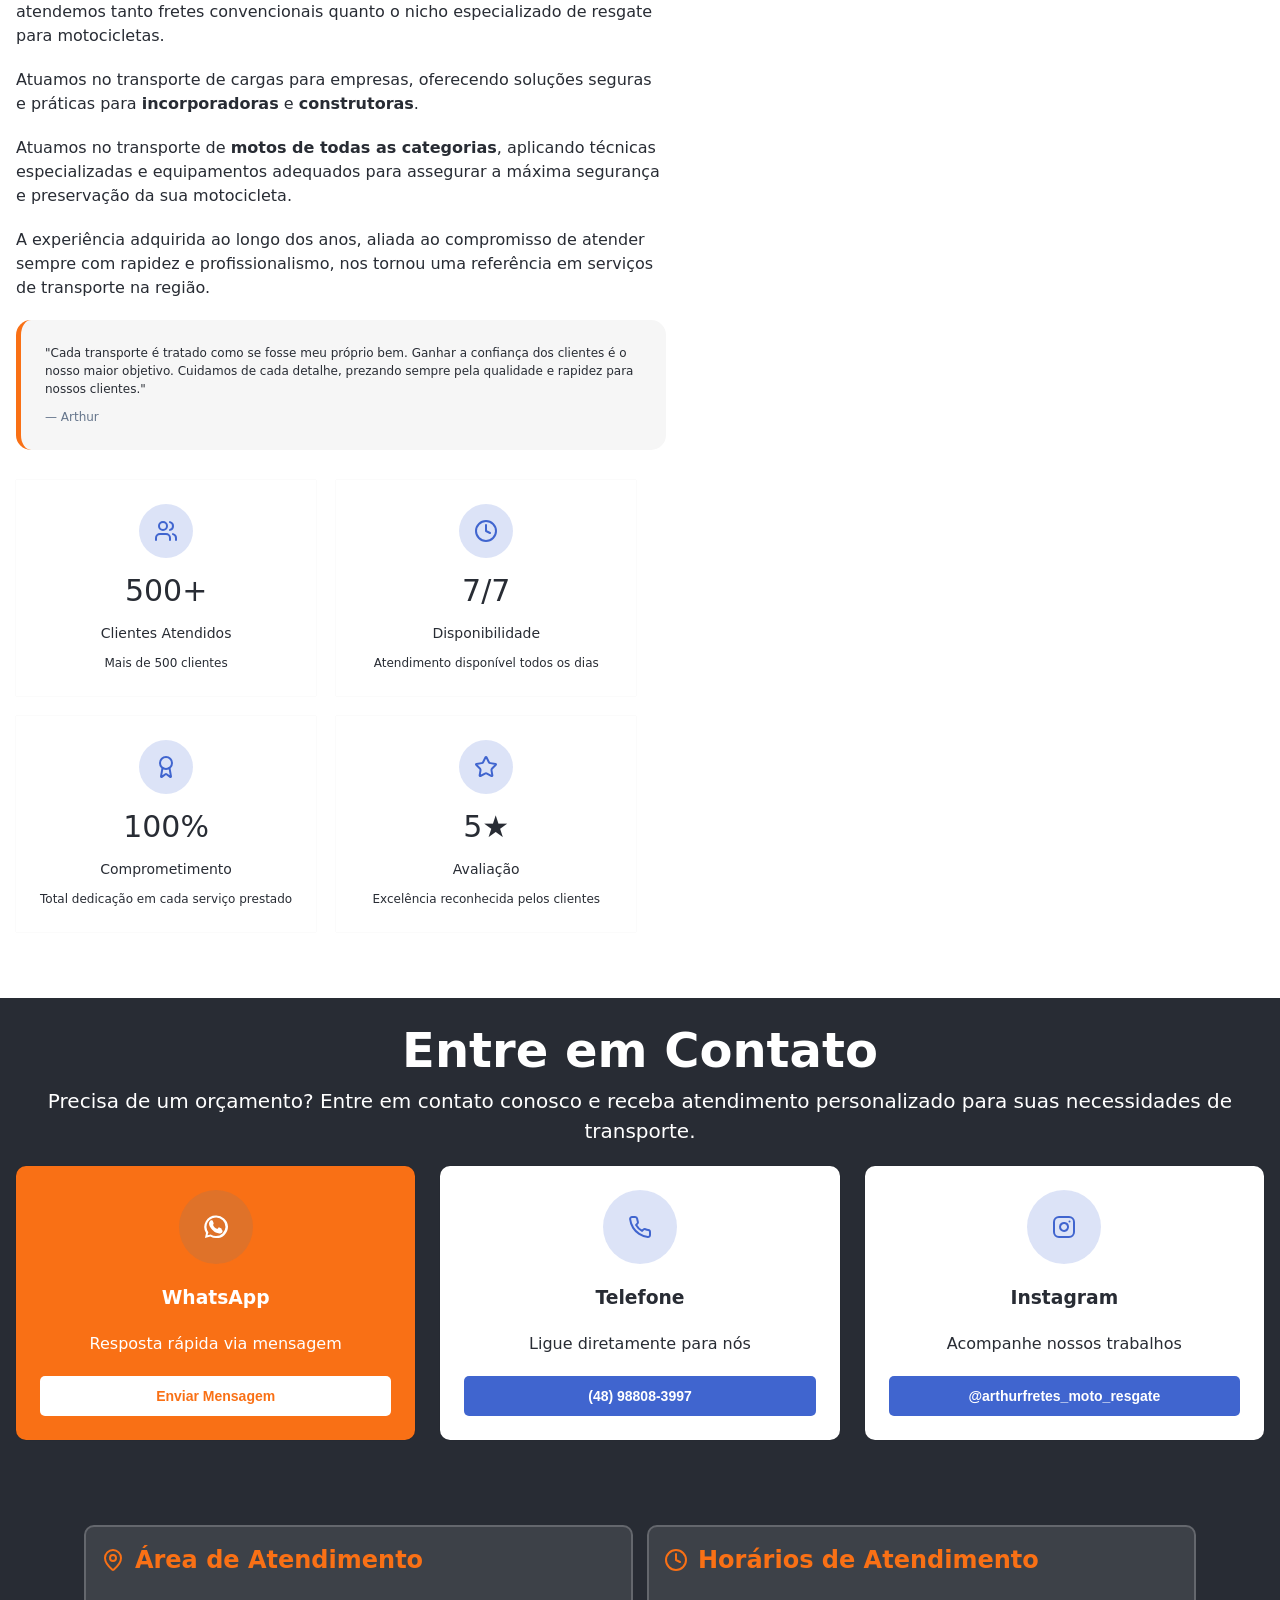
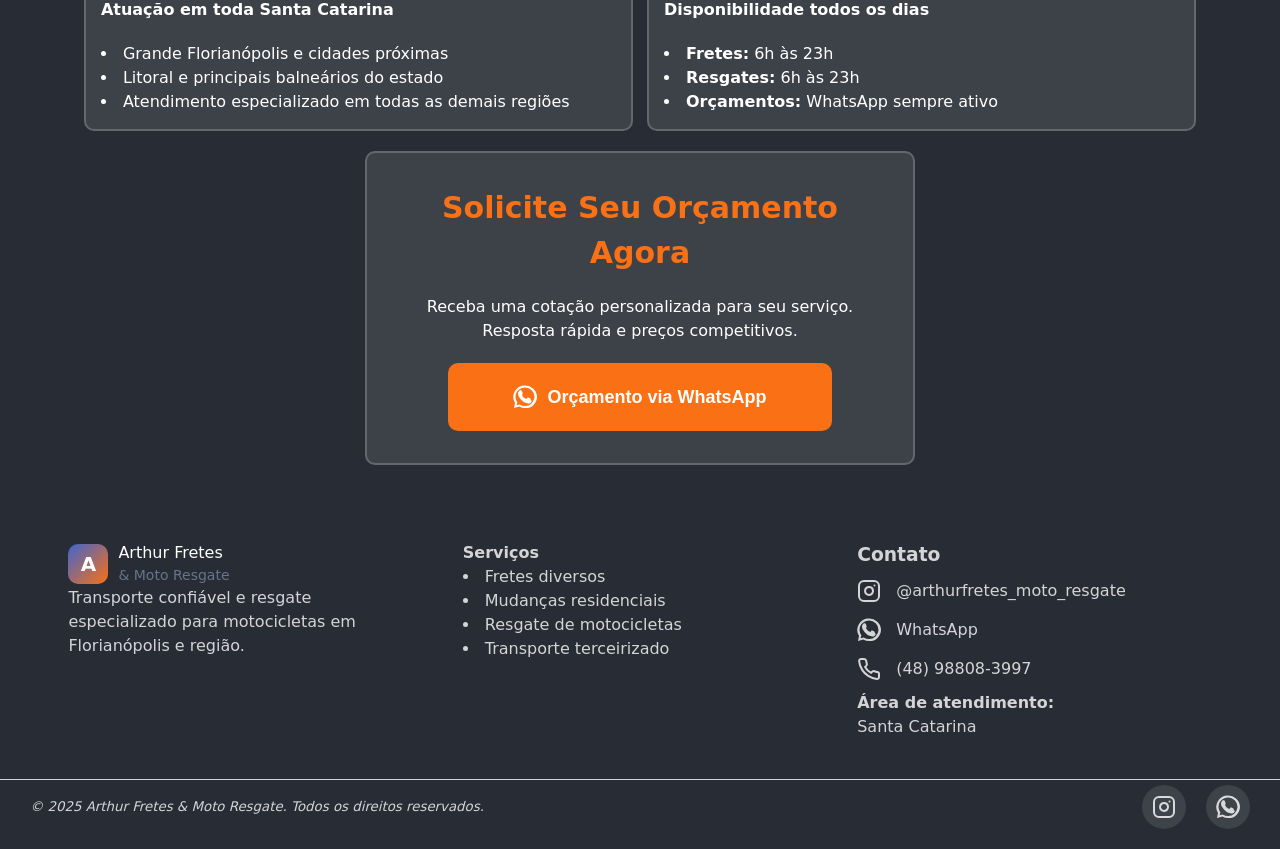
==== commit d456053b: "git-pre-final Falta só redimensionar as imagens para diminuir o tamanho." ====
--- a/index.html
+++ b/index.html
@@ -163,13 +163,12 @@
                 </section>
                 <div class="carousel-container">
                     <div class="carousel">
-                        <div class="slide active"><img src="img/assets/carrousel/img-01.jpeg" alt=""></div>
-                        <div class="slide"><img src="img/assets/carrousel/img-02.jpeg" alt=""></div>
-                        <div class="slide"><img src="img/assets/carrousel/img-03.jpeg" alt=""></div>
-                        <div class="slide"><img src="img/assets/carrousel/img-03.jpeg" alt=""></div>
-                        <div class="slide"><img src="img/assets/carrousel/img-03.jpeg" alt=""></div>
-                        <div class="slide"><img src="img/assets/carrousel/img-03.jpeg" alt=""></div>
-                        <div class="slide"><img src="img/assets/carrousel/img-03.jpeg" alt=""></div>
+                        <div class="slide active"><img src="img/assets/carrousel/img-1.jpeg" alt=""></div>
+                        <div class="slide"><img src="img/assets/carrousel/img-2.jpeg" alt=""></div>
+                        <div class="slide"><img src="img/assets/carrousel/img-3.jpeg" alt=""></div>
+                        <div class="slide"><img src="img/assets/carrousel/img-4.jpeg" alt=""></div>
+                        <div class="slide"><img src="img/assets/carrousel/img-5.jpeg" alt=""></div>
+                        <div class="slide"><img src="img/assets/carrousel/img-6.jpeg" alt=""></div>
                     </div>
 
                 <!-- Botões -->
